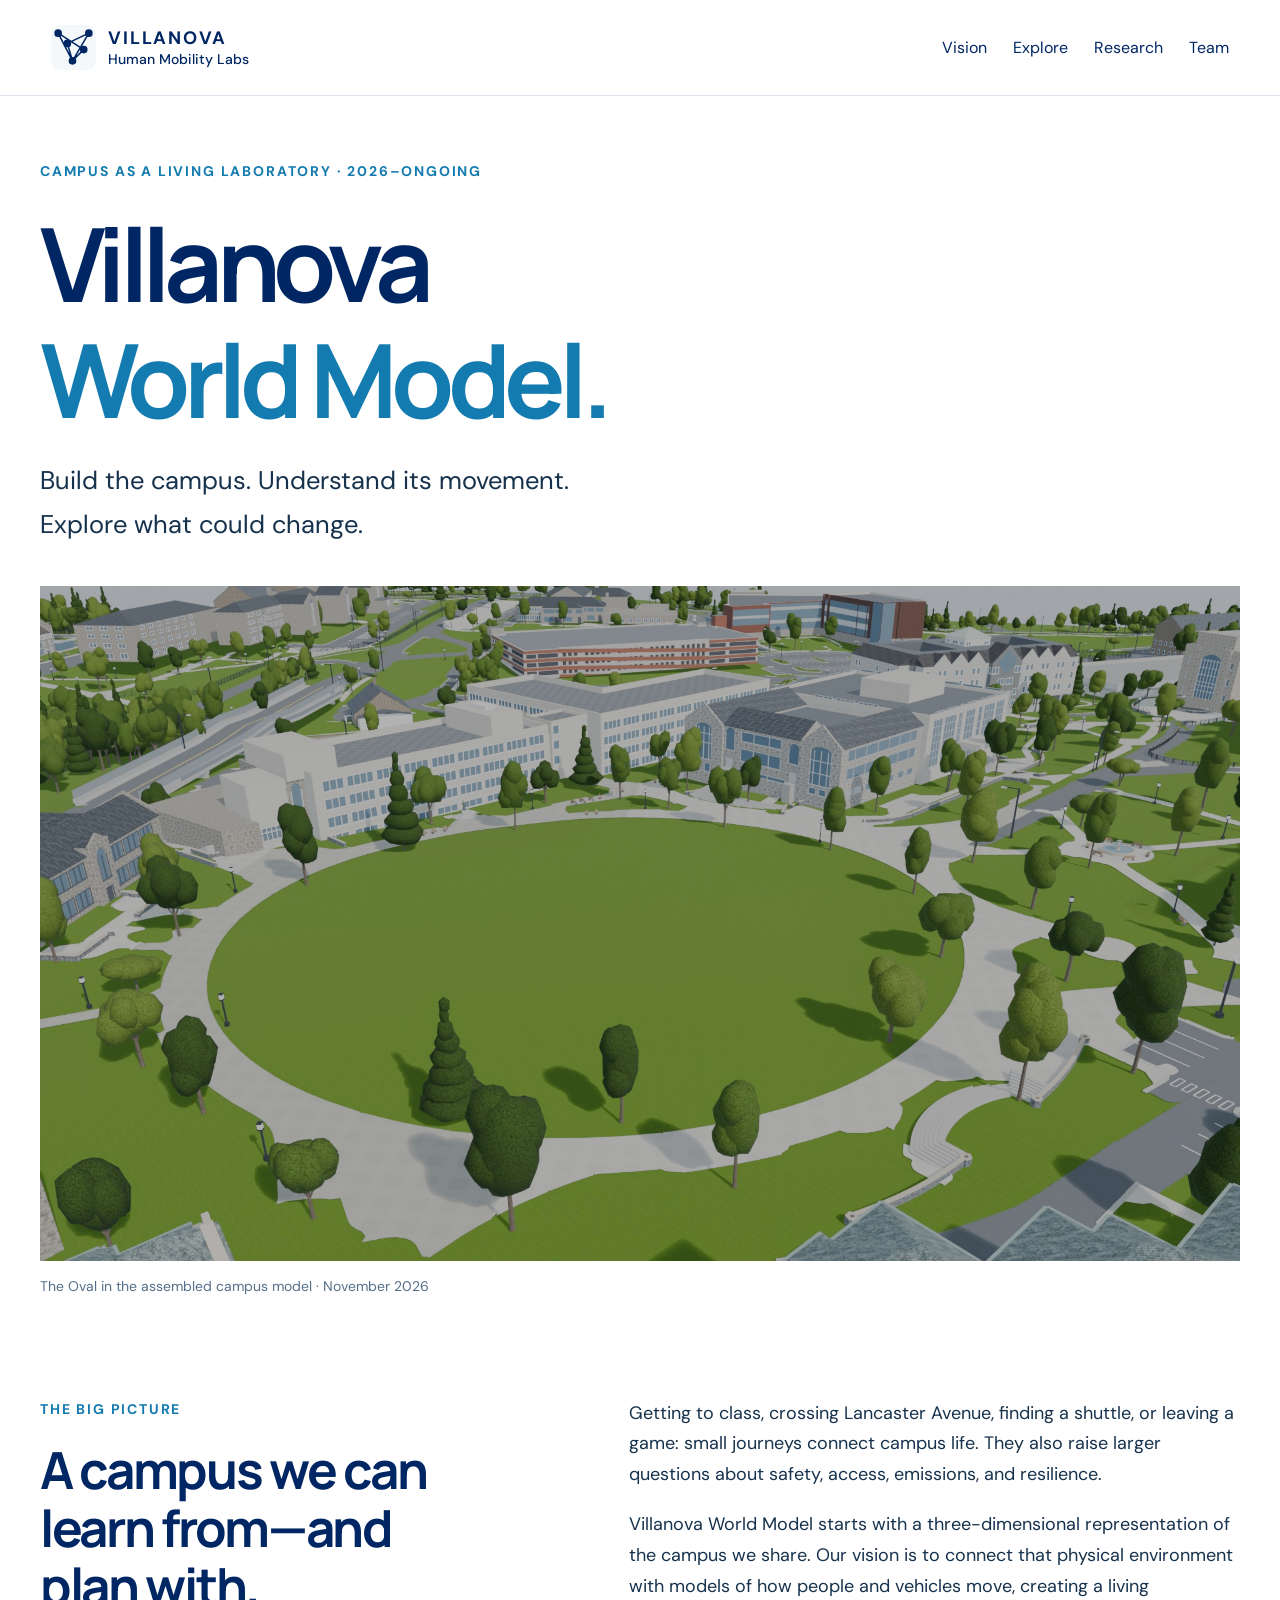
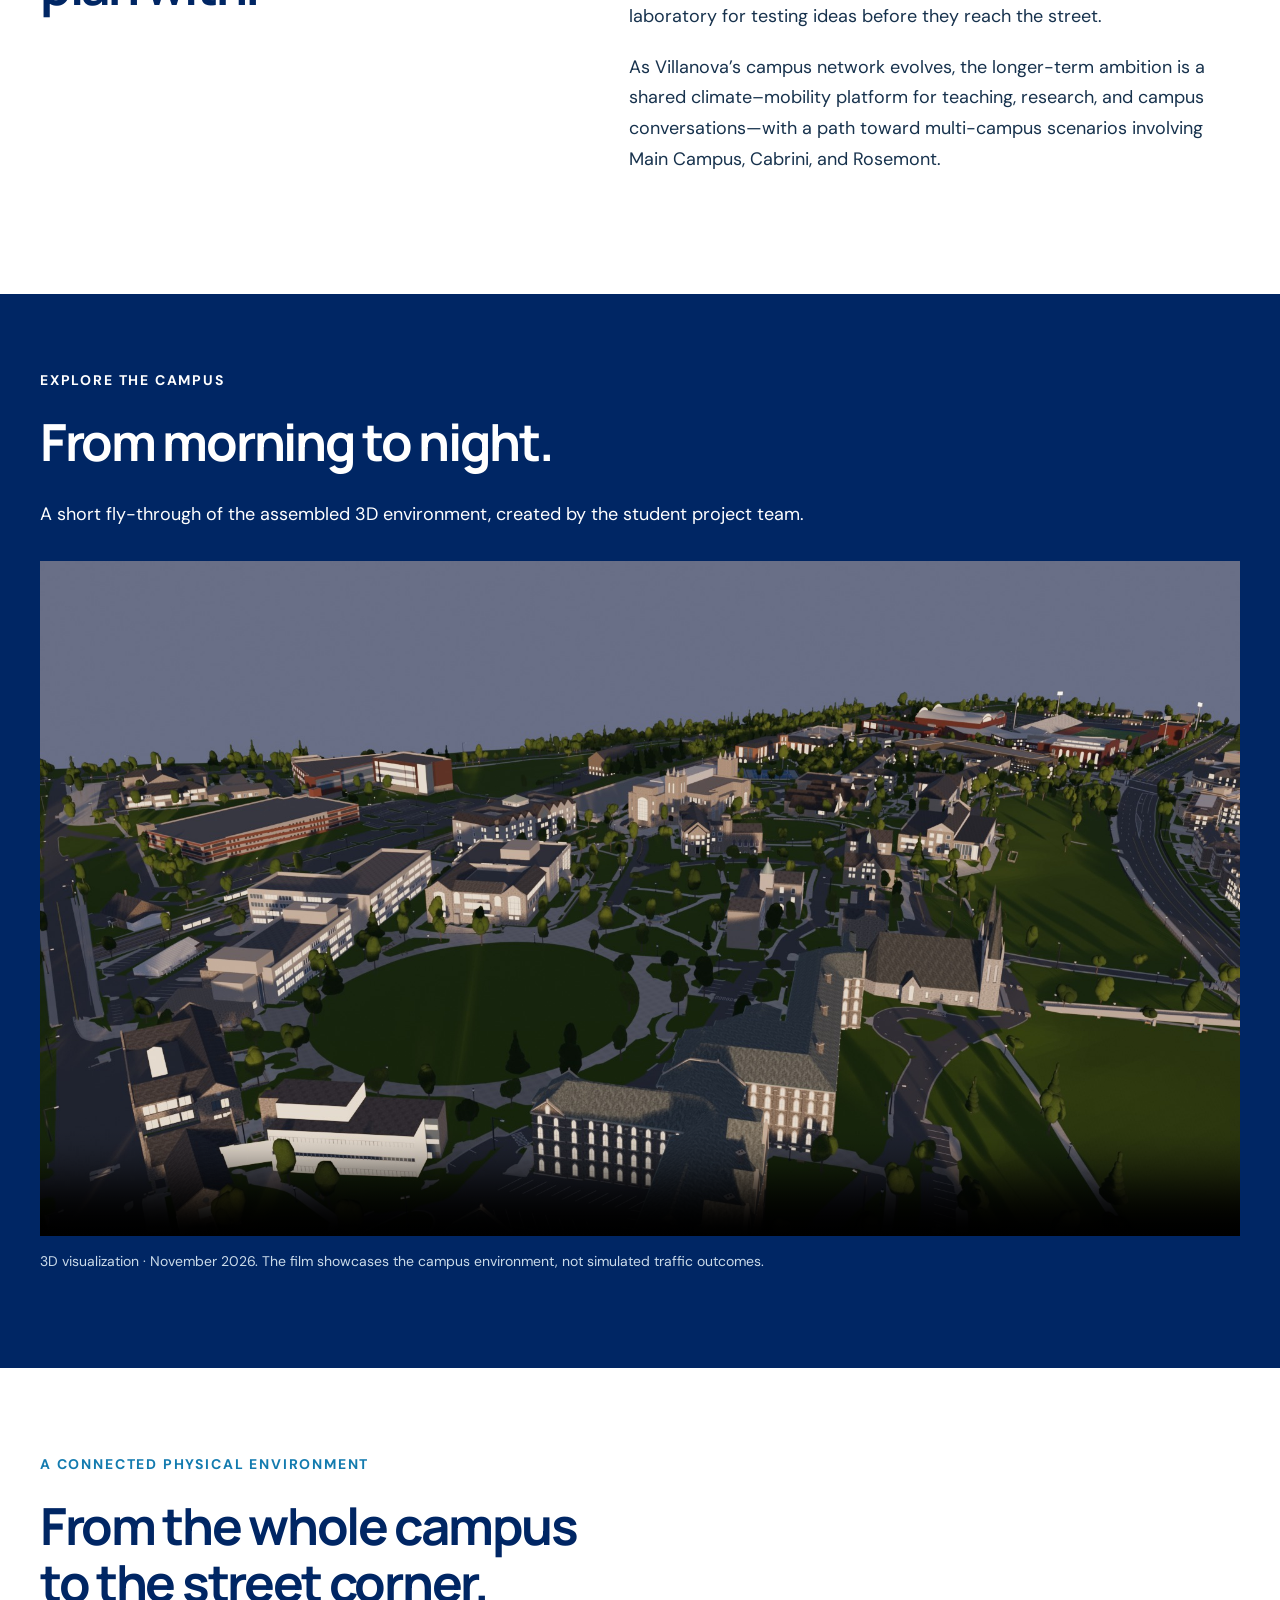
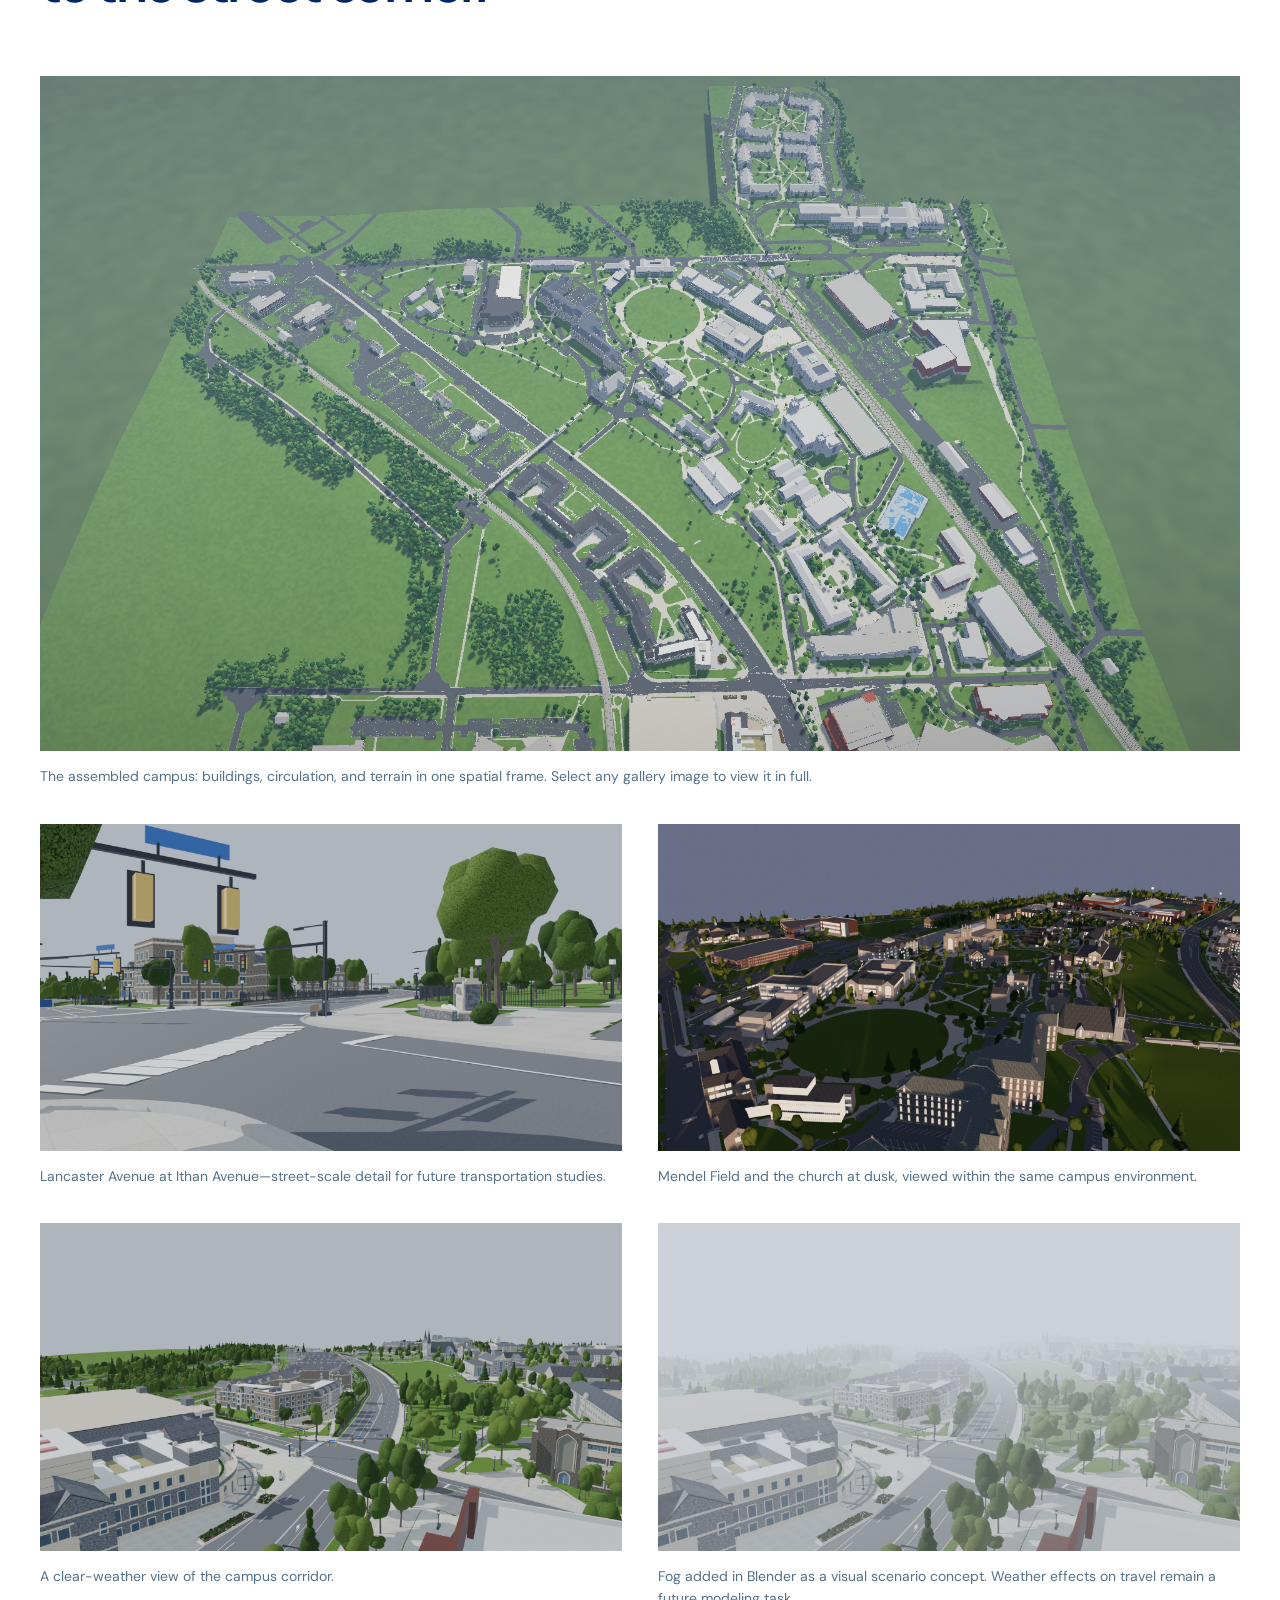
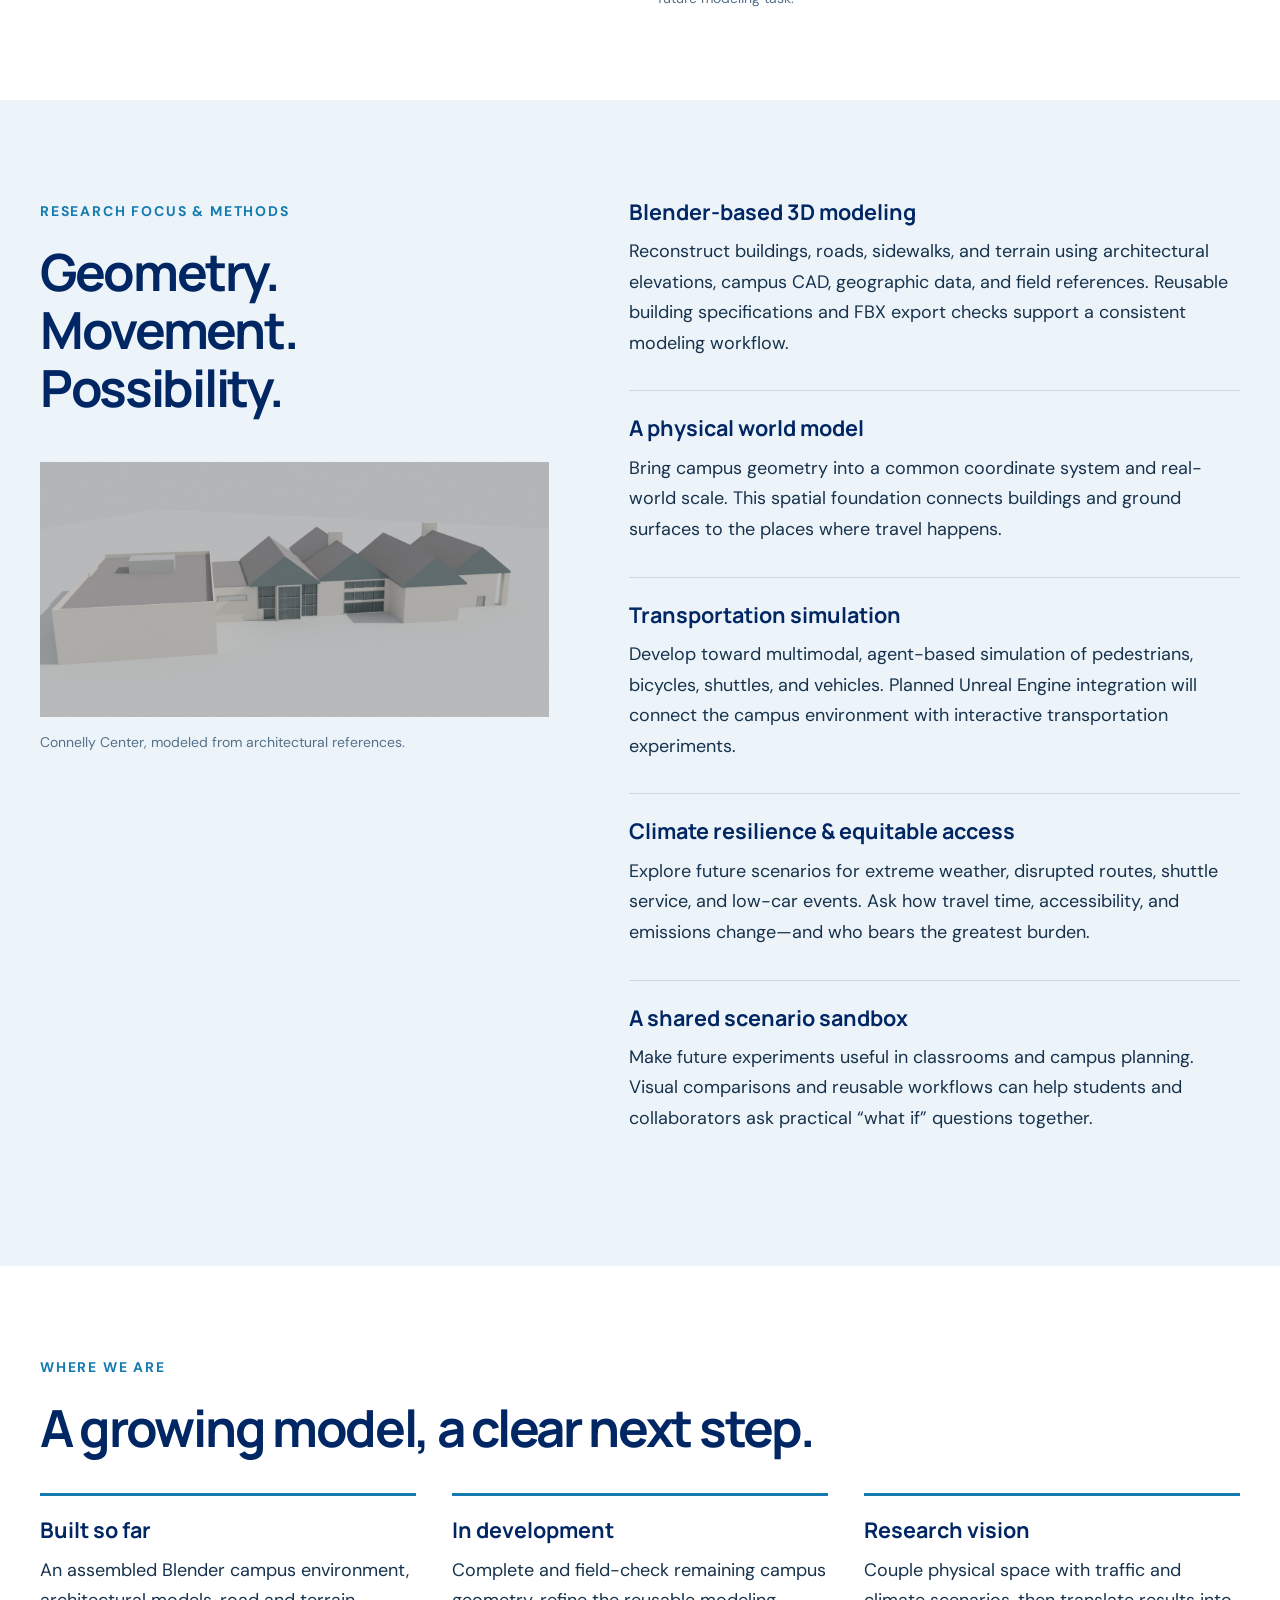
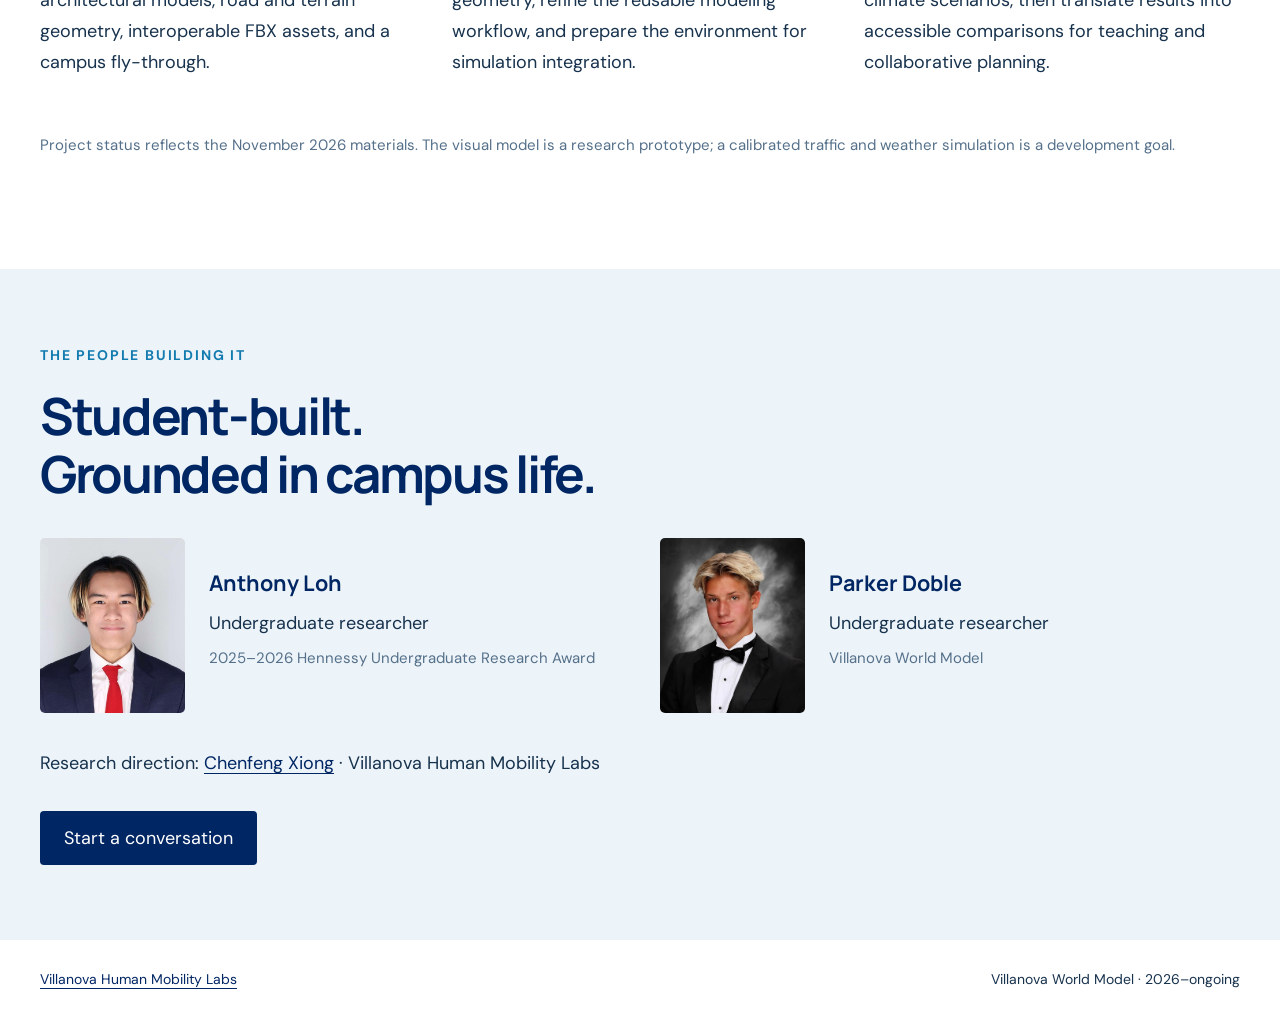
==== world-model/index.html @ 484cff68 "Add Villanova World Model project showcase and campus film" ====
<!doctype html>
<html lang="en"><head><meta charset="utf-8"><meta name="viewport" content="width=device-width,initial-scale=1"><title>Villanova World Model | Human Mobility Labs</title><meta name="description" content="A student-built 3D campus and a vision for a living laboratory for transportation, climate resilience, and campus life. Anthony Loh and Parker Doble, 2026–ongoing."><meta name="theme-color" content="#002664"><link rel="icon" href="../favicon.svg"><link rel="canonical" href="https://villanova-transportation.github.io/world-model/"><link rel="stylesheet" href="world-model.css"></head>
<body><a class="skip" href="#main">Skip to content</a><header><a class="brand" href="../"><img src="../favicon.svg" alt=""><span>VILLANOVA<small>Human Mobility Labs</small></span></a><nav aria-label="Project navigation"><a href="#vision">Vision</a><a href="#gallery">Explore</a><a href="#research">Research</a><a href="#team">Team</a></nav></header>
<main id="main"><section class="hero wrap"><p class="eyebrow">CAMPUS AS A LIVING LABORATORY · 2026–ONGOING</p><h1>Villanova<br><em>World Model.</em></h1><p class="lead">Build the campus. Understand its movement.<br>Explore what could change.</p><figure><img src="assets/oval.png" alt="Blender rendering of the Villanova Oval, surrounding buildings, paths, and trees" fetchpriority="high"><figcaption>The Oval in the assembled campus model · November 2026</figcaption></figure></section>
<section class="wrap split" id="vision"><div><p class="eyebrow">THE BIG PICTURE</p><h2>A campus we can<br>learn from—and<br>plan with.</h2></div><div class="copy"><p>Getting to class, crossing Lancaster Avenue, finding a shuttle, or leaving a game: small journeys connect campus life. They also raise larger questions about safety, access, emissions, and resilience.</p><p>Villanova World Model starts with a three-dimensional representation of the campus we share. Our vision is to connect that physical environment with models of how people and vehicles move, creating a living laboratory for testing ideas before they reach the street.</p><p>As Villanova’s campus network evolves, the longer-term ambition is a shared climate–mobility platform for teaching, research, and campus conversations—with a path toward multi-campus scenarios involving Main Campus, Cabrini, and Rosemont.</p></div></section>
<section class="film-band" id="gallery"><div class="wrap"><p class="eyebrow">EXPLORE THE CAMPUS</p><h2>From morning to night.</h2><p>A short fly-through of the assembled 3D environment, created by the student project team.</p><video controls playsinline preload="none" poster="assets/dusk.jpg" aria-label="Campus model fly-through from morning to night"><source src="assets/campus-film.mp4" type="video/mp4">Your browser does not support video. <a href="assets/campus-film.mp4">Download the campus film</a>.</video><p class="caption">3D visualization · November 2026. The film showcases the campus environment, not simulated traffic outcomes.</p></div></section>
<section class="wrap gallery"><div class="section-heading"><p class="eyebrow">A CONNECTED PHYSICAL ENVIRONMENT</p><h2>From the whole campus<br>to the street corner.</h2></div><figure class="wide"><a href="assets/campus-aerial.jpg"><img loading="lazy" src="assets/campus-aerial.jpg" alt="Aerial rendering showing the assembled campus, buildings, road network, and terrain"></a><figcaption>The assembled campus: buildings, circulation, and terrain in one spatial frame. Select any gallery image to view it in full.</figcaption></figure><figure><a href="assets/street.png"><img loading="lazy" src="assets/street.png" alt="Modeled Lancaster Avenue and Ithan Avenue intersection with crossings, traffic signals, sidewalks, and trees"></a><figcaption>Lancaster Avenue at Ithan Avenue—street-scale detail for future transportation studies.</figcaption></figure><figure><a href="assets/dusk.jpg"><img loading="lazy" src="assets/dusk.jpg" alt="Campus model at dusk with illuminated windows near Mendel Field and the church"></a><figcaption>Mendel Field and the church at dusk, viewed within the same campus environment.</figcaption></figure><figure><a href="assets/corridor.png"><img loading="lazy" src="assets/corridor.png" alt="Clear-weather rendering of the campus transportation corridor"></a><figcaption>A clear-weather view of the campus corridor.</figcaption></figure><figure><a href="assets/fog.jpg"><img loading="lazy" src="assets/fog.jpg" alt="Blender fog visualization of the campus corridor"></a><figcaption>Fog added in Blender as a visual scenario concept. Weather effects on travel remain a future modeling task.</figcaption></figure></section>
<section class="research-band" id="research"><div class="wrap split"><div><p class="eyebrow">RESEARCH FOCUS &amp; METHODS</p><h2>Geometry.<br>Movement.<br>Possibility.</h2><figure class="building"><img loading="lazy" src="assets/connelly.jpg" alt="Blender model of Connelly Center showing its roof geometry and north facade"><figcaption>Connelly Center, modeled from architectural references.</figcaption></figure></div><ul class="focus"><li><h3>Blender-based 3D modeling</h3><p>Reconstruct buildings, roads, sidewalks, and terrain using architectural elevations, campus CAD, geographic data, and field references. Reusable building specifications and FBX export checks support a consistent modeling workflow.</p></li><li><h3>A physical world model</h3><p>Bring campus geometry into a common coordinate system and real-world scale. This spatial foundation connects buildings and ground surfaces to the places where travel happens.</p></li><li><h3>Transportation simulation</h3><p>Develop toward multimodal, agent-based simulation of pedestrians, bicycles, shuttles, and vehicles. Planned Unreal Engine integration will connect the campus environment with interactive transportation experiments.</p></li><li><h3>Climate resilience &amp; equitable access</h3><p>Explore future scenarios for extreme weather, disrupted routes, shuttle service, and low-car events. Ask how travel time, accessibility, and emissions change—and who bears the greatest burden.</p></li><li><h3>A shared scenario sandbox</h3><p>Make future experiments useful in classrooms and campus planning. Visual comparisons and reusable workflows can help students and collaborators ask practical “what if” questions together.</p></li></ul></div></section>
<section class="wrap status"><p class="eyebrow">WHERE WE ARE</p><h2>A growing model, a clear next step.</h2><div class="status-grid"><article><h3>Built so far</h3><p>An assembled Blender campus environment, architectural models, road and terrain geometry, interoperable FBX assets, and a campus fly-through.</p></article><article><h3>In development</h3><p>Complete and field-check remaining campus geometry, refine the reusable modeling workflow, and prepare the environment for simulation integration.</p></article><article><h3>Research vision</h3><p>Couple physical space with traffic and climate scenarios, then translate results into accessible comparisons for teaching and collaborative planning.</p></article></div><p class="note">Project status reflects the November 2026 materials. The visual model is a research prototype; a calibrated traffic and weather simulation is a development goal.</p></section>
<section class="team-band" id="team"><div class="wrap"><p class="eyebrow">THE PEOPLE BUILDING IT</p><h2>Student-built.<br>Grounded in campus life.</h2><div class="team"><article><img src="../assets/anthony-loh.png" alt="Anthony Loh" loading="lazy"><div><h3>Anthony Loh</h3><p>Undergraduate researcher</p><p class="small">2025–2026 Hennessy Undergraduate Research Award</p></div></article><article><img src="../assets/parker-doble.png" alt="Parker Doble" loading="lazy"><div><h3>Parker Doble</h3><p>Undergraduate researcher</p><p class="small">Villanova World Model</p></div></article></div><p>Research direction: <a href="https://cfxiong.github.io/">Chenfeng Xiong</a> · Villanova Human Mobility Labs</p><a class="button" href="mailto:chenfeng.xiong@villanova.edu?subject=Villanova%20World%20Model">Start a conversation</a></div></section></main><footer class="wrap"><a href="../">Villanova Human Mobility Labs</a><span>Villanova World Model · 2026–ongoing</span></footer></body></html>
---- world-model/world-model.css ----
@import url('https://fonts.googleapis.com/css2?family=DM+Sans:wght@400;500;600;700&family=Manrope:wght@400;600;700;800&display=swap');
:root{--navy:#002664;--blue:#137baf;--ink:#17324d;--muted:#55708a;--pale:#edf4f9}*{box-sizing:border-box}html{scroll-behavior:smooth;scroll-padding-top:30px}body{margin:0;color:var(--ink);font:18px/1.7 'DM Sans',sans-serif}a{color:var(--navy);text-underline-offset:4px}a:focus-visible{outline:3px solid #13b5ea;outline-offset:5px}img{display:block;max-width:100%;height:auto}figure{margin:0}h1,h2,h3{font-family:Manrope,sans-serif;line-height:1.13;color:var(--navy)}h1{font-size:clamp(3.5rem,8vw,7.5rem);letter-spacing:-.065em;margin:22px 0}h2{font-size:clamp(2rem,4vw,3.5rem);letter-spacing:-.045em;margin:12px 0 28px}h3{font-size:1.35rem;margin:0 0 12px}em{font-style:normal;color:var(--blue)}p{margin:0 0 20px}.wrap{width:min(1200px,calc(100% - 64px));margin:auto}header{padding:25px 4%;display:flex;justify-content:space-between;align-items:center;border-bottom:1px solid #dce5ed;gap:30px}.brand{display:flex;align-items:center;gap:12px;text-decoration:none;font-weight:700;line-height:1.3;letter-spacing:.1em}.brand img{width:45px}.brand small{display:block;font-size:14px;font-weight:500;letter-spacing:0}nav{display:flex;gap:26px;font-size:16px}nav a{text-decoration:none}.eyebrow{font-size:14px;letter-spacing:.13em;font-weight:700;color:var(--blue)}.hero{padding:64px 0 0}.lead{font-size:clamp(1.2rem,2.5vw,1.6rem);margin-bottom:40px}.hero figure img{width:100%}figcaption,.caption{font-size:14px;line-height:1.6;color:var(--muted);padding:14px 0 0}.split{display:grid;grid-template-columns:1fr 1.2fr;gap:80px;padding-top:100px;padding-bottom:100px}.film-band{background:var(--navy);color:white;padding:75px 0}.film-band h2,.film-band .eyebrow{color:white}.film-band .caption{color:#c9dae9}video{display:block;width:100%;margin-top:32px;background:#071727;aspect-ratio:16/9}.gallery{display:grid;grid-template-columns:1fr 1fr;gap:36px;padding-top:85px;padding-bottom:90px}.section-heading,.wide{grid-column:1/-1}.gallery img{width:100%}.research-band{background:var(--pale)}.focus{list-style:none;margin:0;padding:0}.focus li{border-bottom:1px solid #cad9e6;margin-bottom:25px;padding-bottom:12px}.focus li:last-child{border:0;margin:0}.building{margin-top:45px}.building img{width:100%}.status{padding-top:90px;padding-bottom:90px}.status-grid{display:grid;grid-template-columns:repeat(3,1fr);gap:36px;margin:36px 0}.status-grid article{border-top:3px solid #137baf;padding-top:22px}.note{font-size:15px;color:var(--muted)}.team-band{background:var(--pale);padding:75px 0}.team{display:grid;grid-template-columns:1fr 1fr;gap:40px;margin:35px 0}.team article{display:flex;align-items:center;gap:24px}.team img{width:145px;height:175px;object-fit:cover;object-position:center 35%;border-radius:5px}.team p{margin-bottom:8px}.small{font-size:15px;color:var(--muted)}.button{display:inline-block;background:var(--navy);color:white;padding:12px 24px;margin-top:12px;text-decoration:none;border-radius:4px}footer{display:flex;justify-content:space-between;gap:24px;padding:28px 0;font-size:14px}.skip{position:absolute;left:15px;top:-100px;background:white;padding:15px}.skip:focus{top:10px}
@media(max-width:750px){.wrap{width:calc(100% - 36px)}header{flex-wrap:wrap;padding:18px}nav{gap:22px;font-size:15px}.hero{padding-top:40px}.split{grid-template-columns:1fr;gap:28px;padding-top:60px;padding-bottom:60px}.gallery{gap:28px;grid-template-columns:1fr;padding-top:55px;padding-bottom:55px}.status-grid,.team{grid-template-columns:1fr;gap:28px}.team img{width:120px;height:150px}.film-band,.team-band{padding:50px 0}.status{padding-top:55px;padding-bottom:55px}footer{flex-direction:column;gap:8px}.building{max-width:450px}}
@media(prefers-reduced-motion:reduce){html{scroll-behavior:auto}}
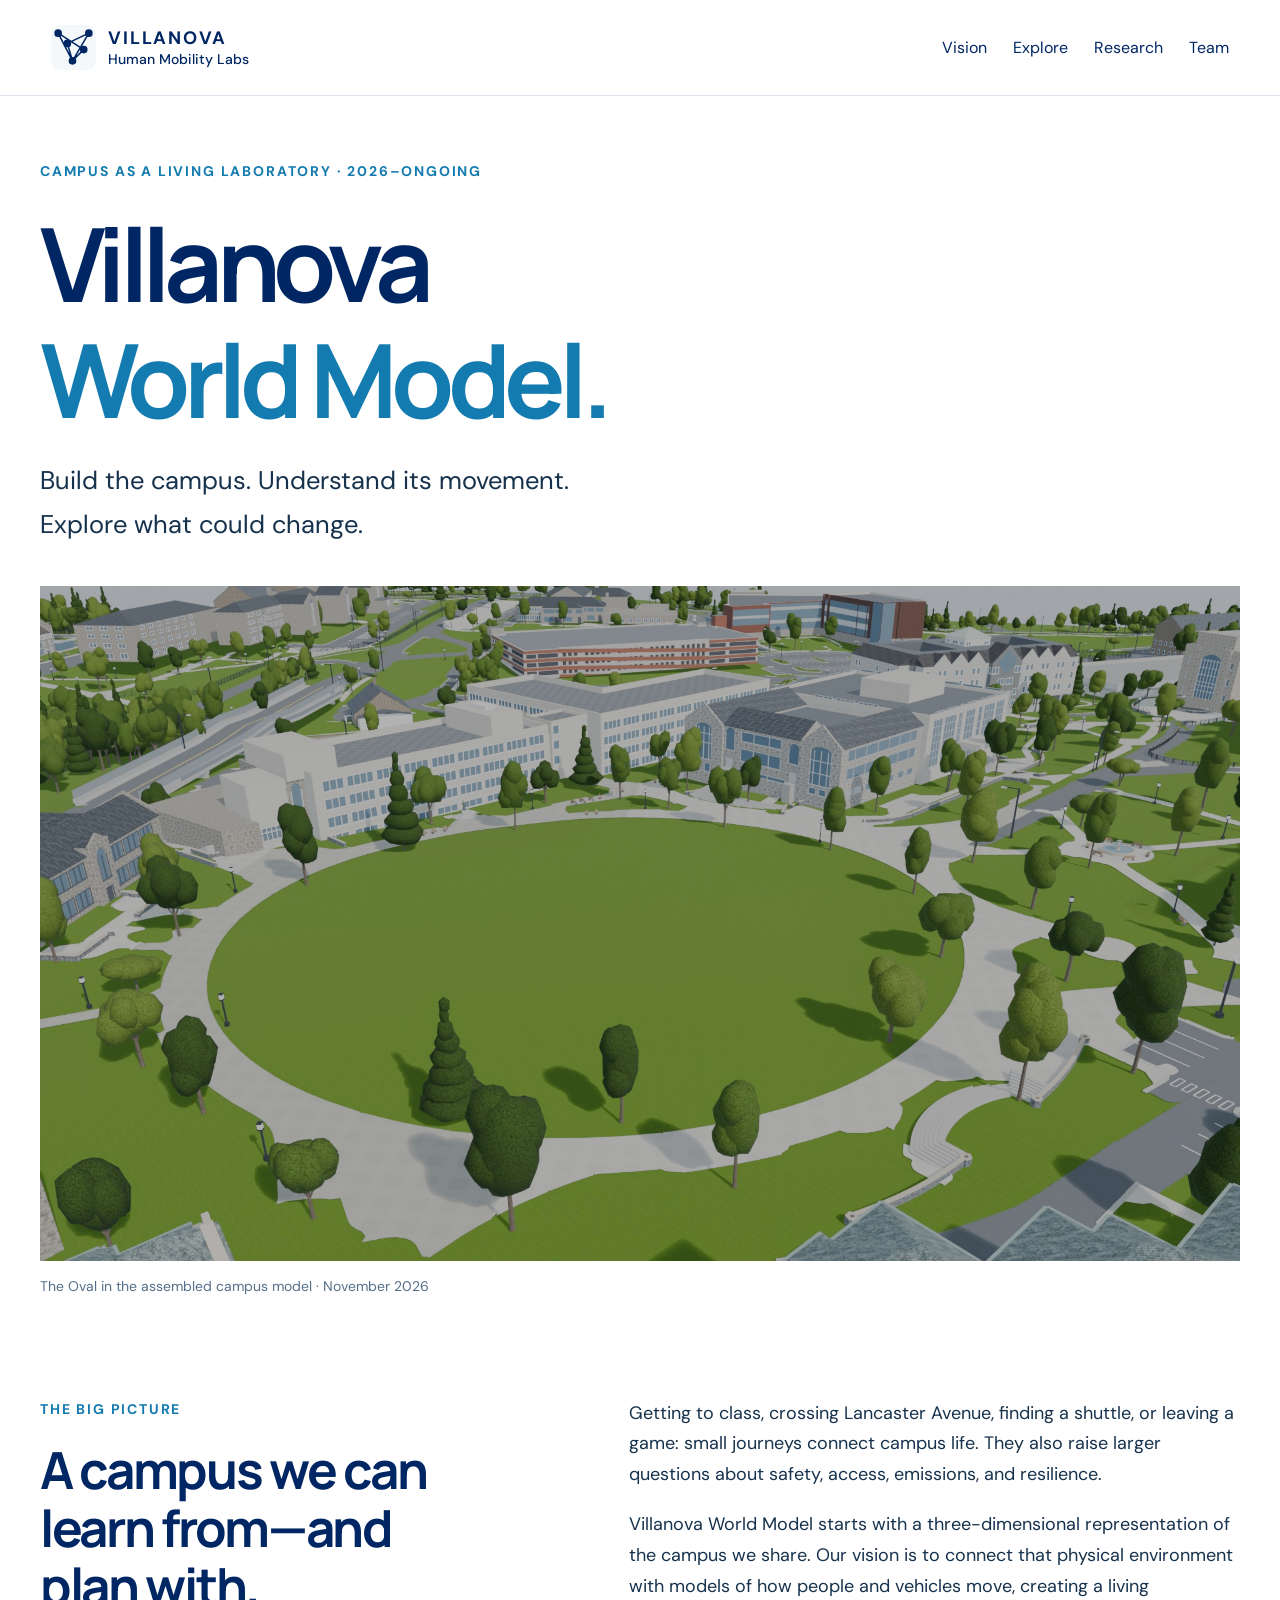
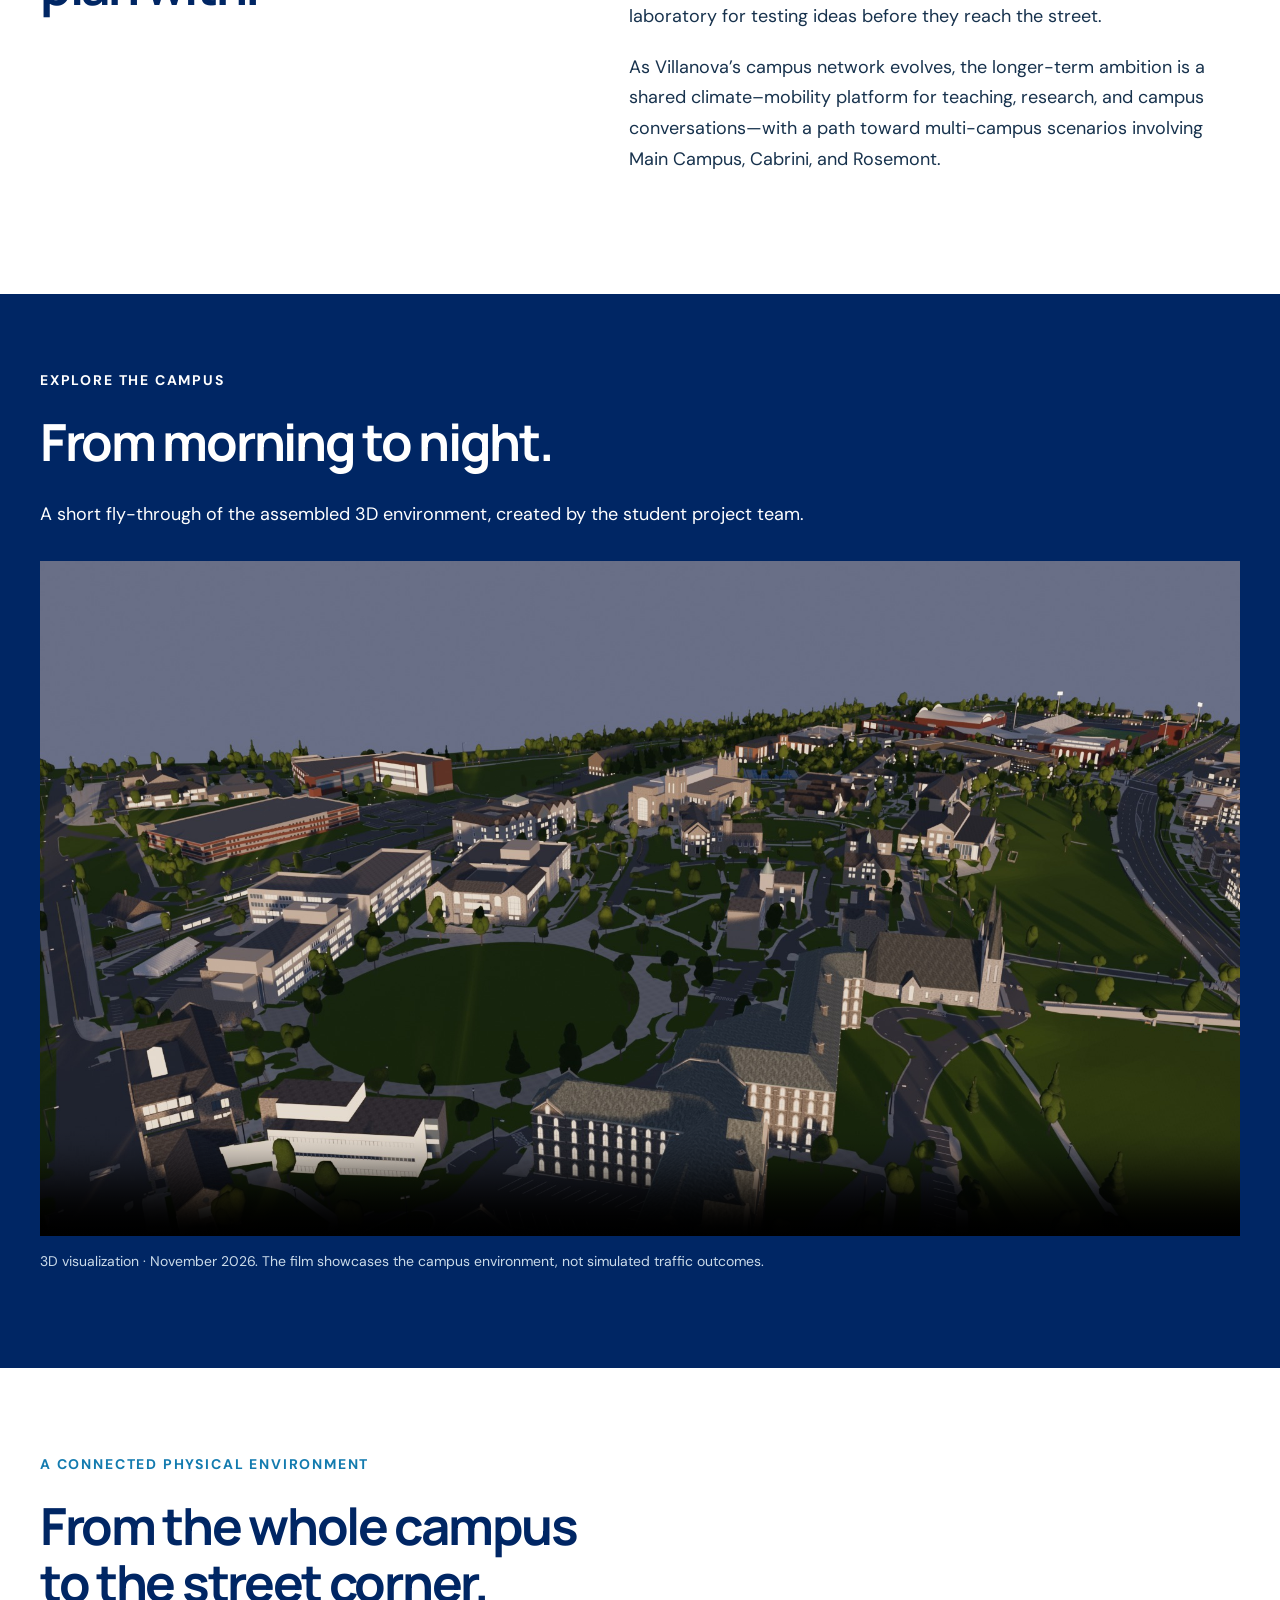
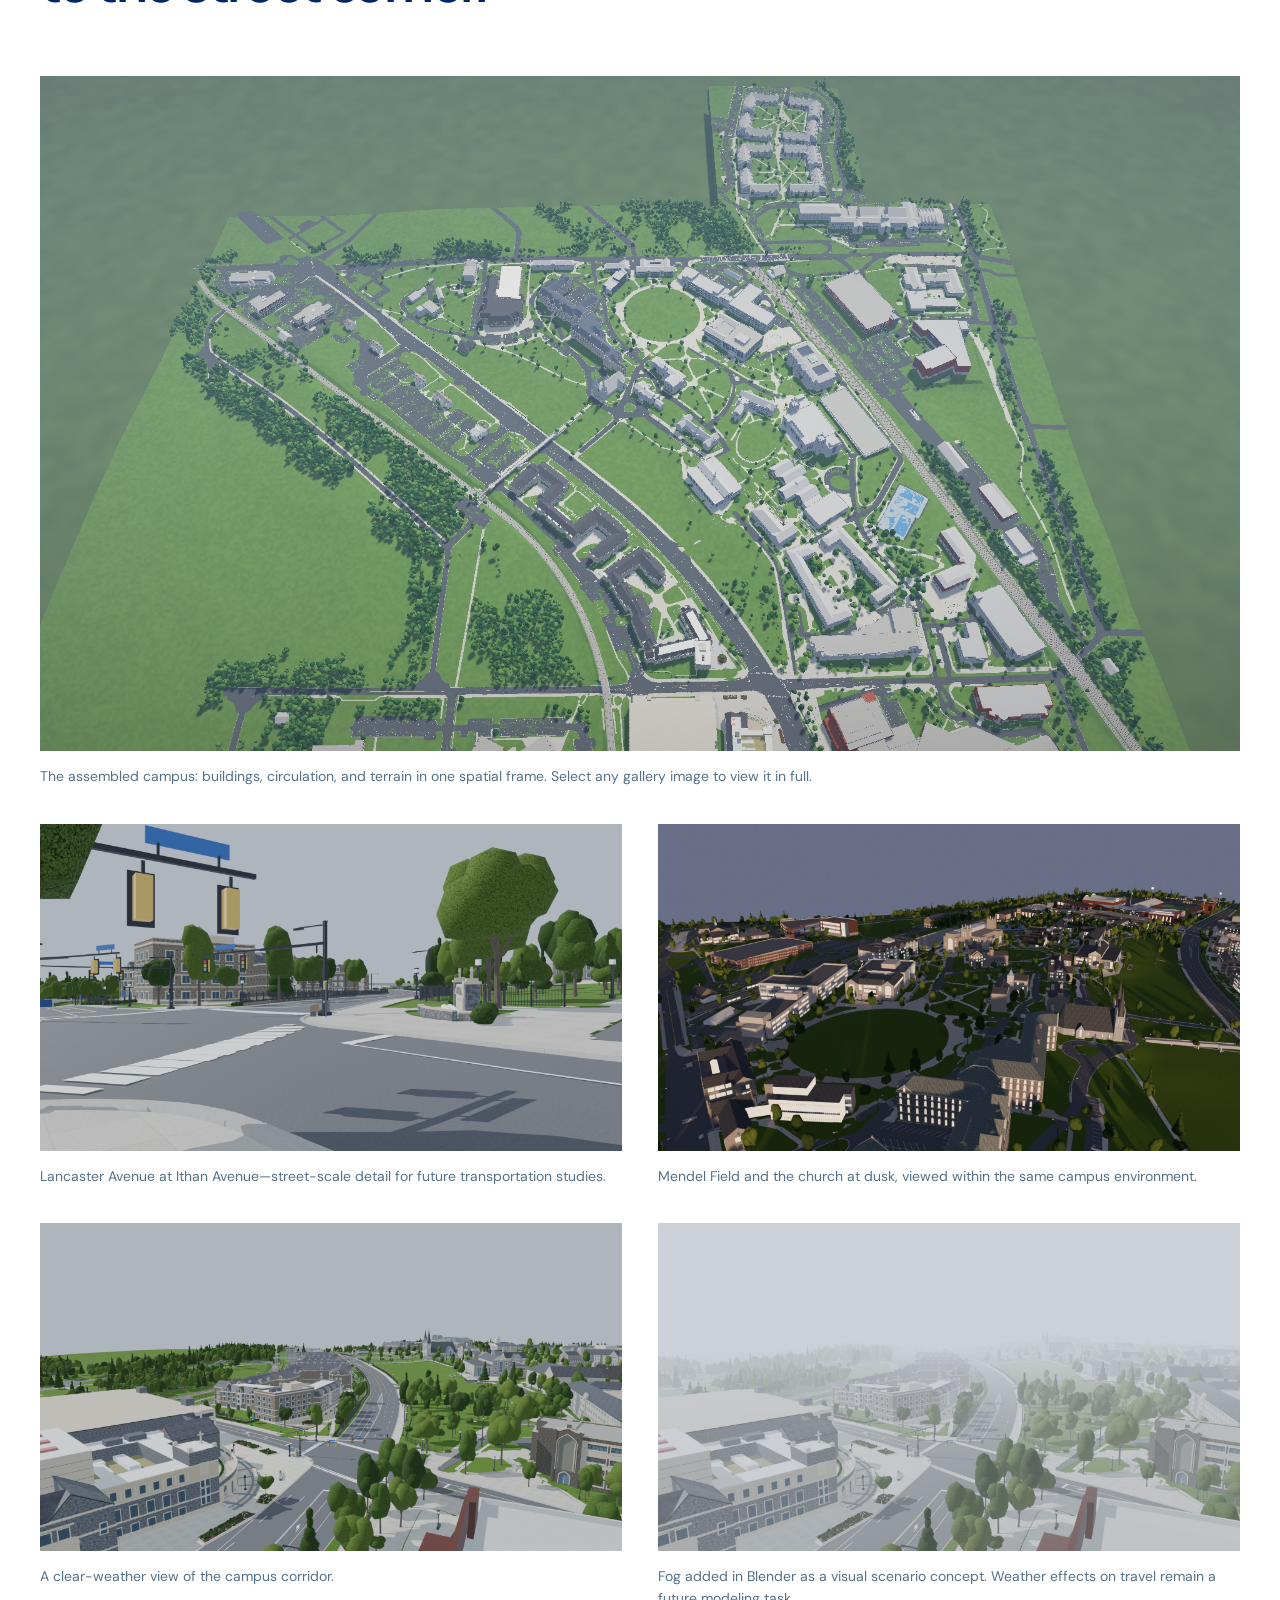
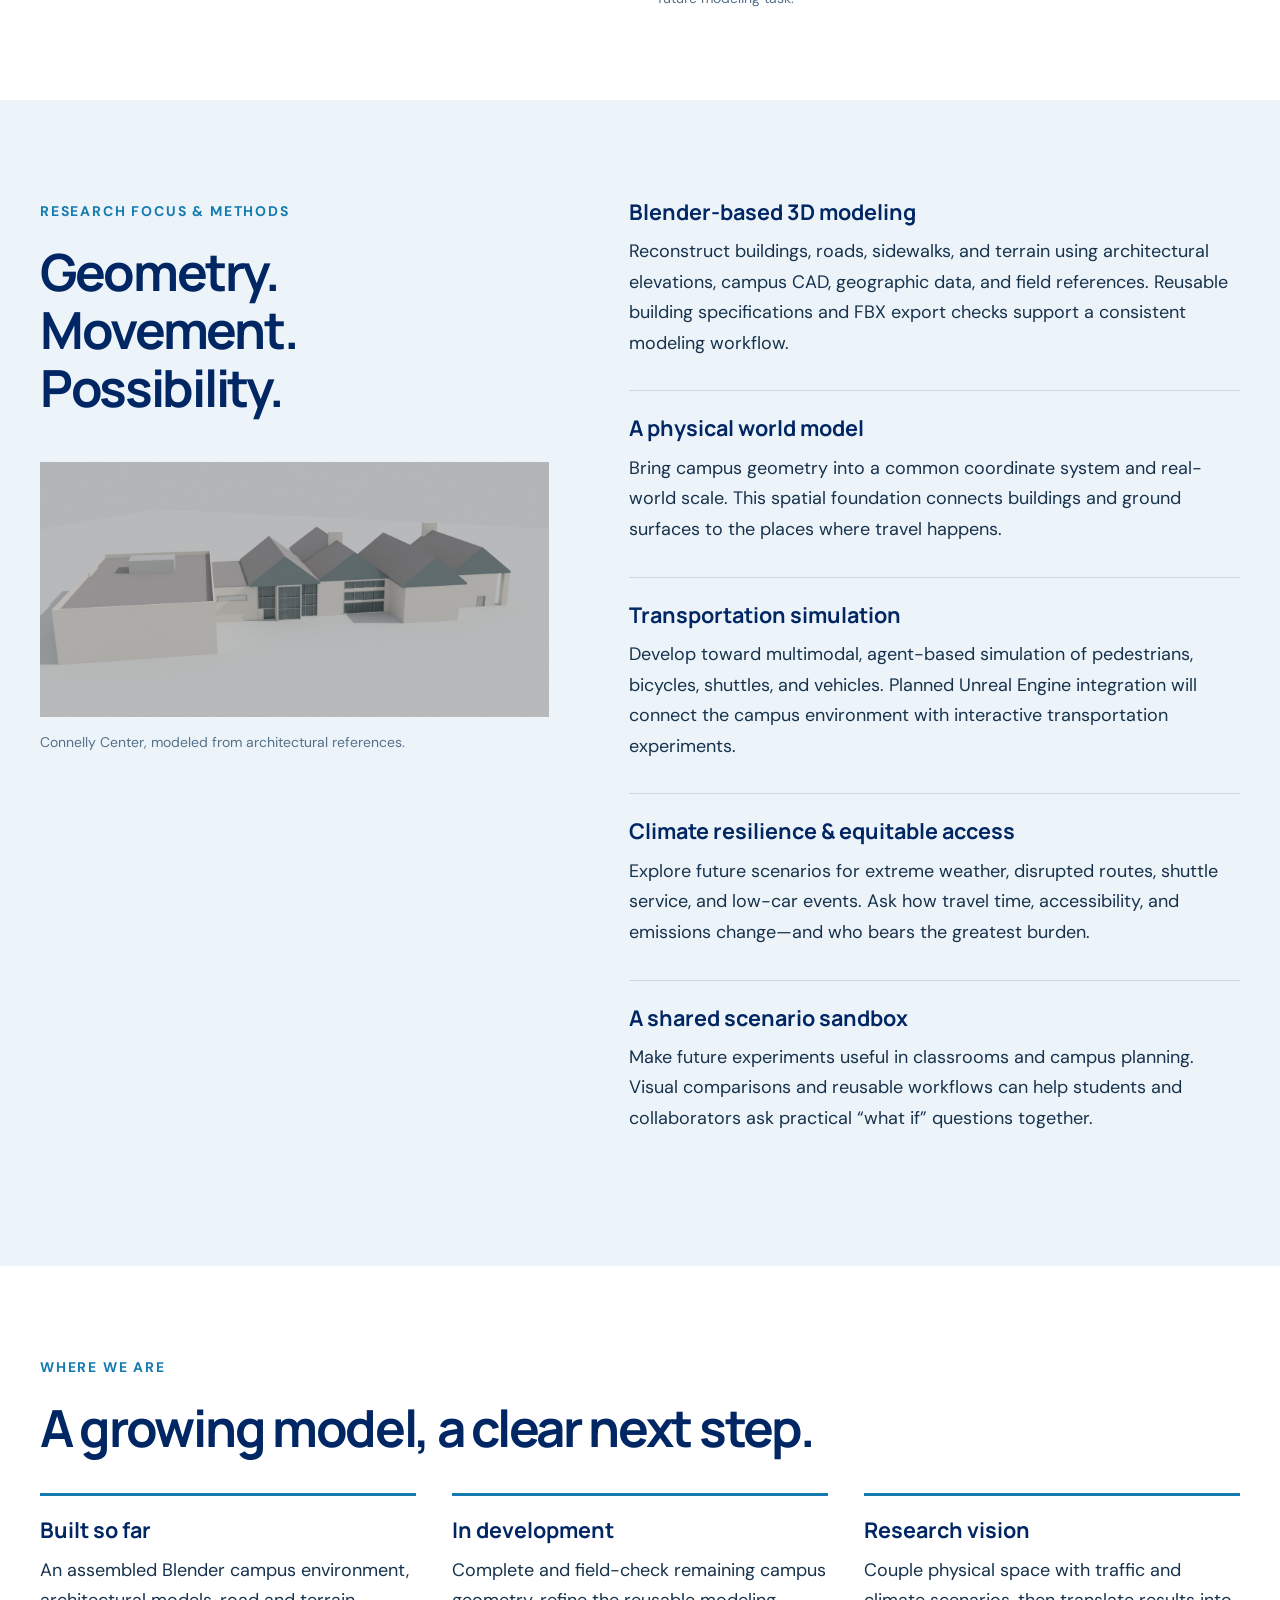
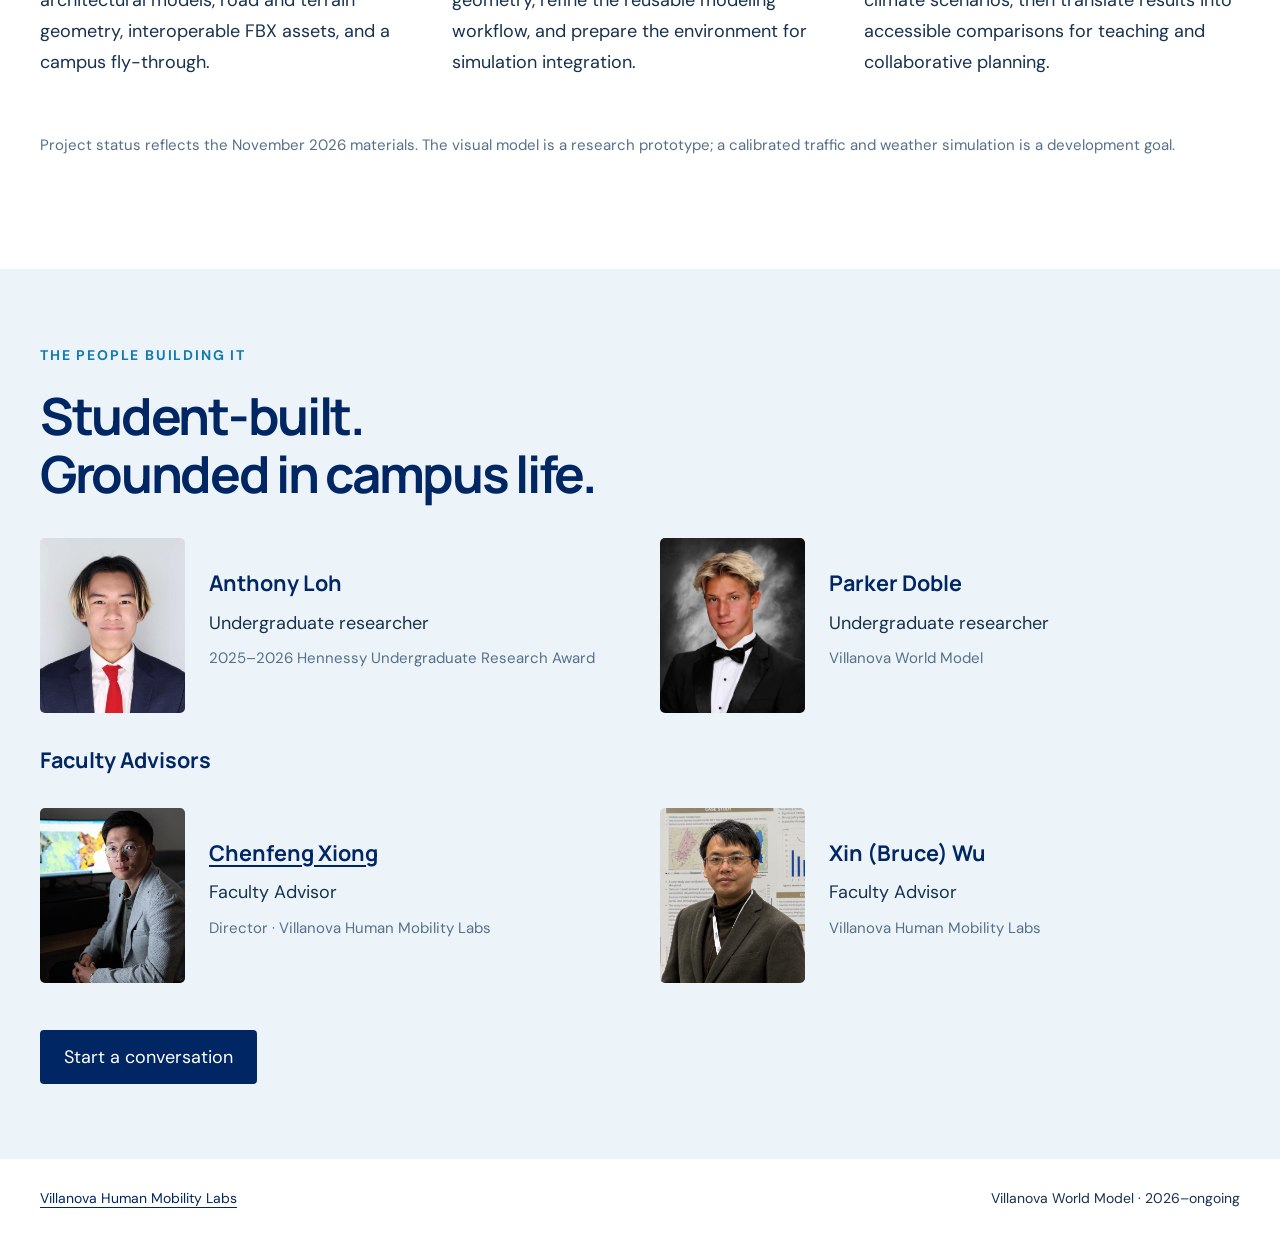
==== commit 50638391: "Add World Model faculty advisor portraits" ====
--- a/world-model/index.html
+++ b/world-model/index.html
@@ -7,4 +7,4 @@
 <section class="wrap gallery"><div class="section-heading"><p class="eyebrow">A CONNECTED PHYSICAL ENVIRONMENT</p><h2>From the whole campus<br>to the street corner.</h2></div><figure class="wide"><a href="assets/campus-aerial.jpg"><img loading="lazy" src="assets/campus-aerial.jpg" alt="Aerial rendering showing the assembled campus, buildings, road network, and terrain"></a><figcaption>The assembled campus: buildings, circulation, and terrain in one spatial frame. Select any gallery image to view it in full.</figcaption></figure><figure><a href="assets/street.png"><img loading="lazy" src="assets/street.png" alt="Modeled Lancaster Avenue and Ithan Avenue intersection with crossings, traffic signals, sidewalks, and trees"></a><figcaption>Lancaster Avenue at Ithan Avenue—street-scale detail for future transportation studies.</figcaption></figure><figure><a href="assets/dusk.jpg"><img loading="lazy" src="assets/dusk.jpg" alt="Campus model at dusk with illuminated windows near Mendel Field and the church"></a><figcaption>Mendel Field and the church at dusk, viewed within the same campus environment.</figcaption></figure><figure><a href="assets/corridor.png"><img loading="lazy" src="assets/corridor.png" alt="Clear-weather rendering of the campus transportation corridor"></a><figcaption>A clear-weather view of the campus corridor.</figcaption></figure><figure><a href="assets/fog.jpg"><img loading="lazy" src="assets/fog.jpg" alt="Blender fog visualization of the campus corridor"></a><figcaption>Fog added in Blender as a visual scenario concept. Weather effects on travel remain a future modeling task.</figcaption></figure></section>
 <section class="research-band" id="research"><div class="wrap split"><div><p class="eyebrow">RESEARCH FOCUS &amp; METHODS</p><h2>Geometry.<br>Movement.<br>Possibility.</h2><figure class="building"><img loading="lazy" src="assets/connelly.jpg" alt="Blender model of Connelly Center showing its roof geometry and north facade"><figcaption>Connelly Center, modeled from architectural references.</figcaption></figure></div><ul class="focus"><li><h3>Blender-based 3D modeling</h3><p>Reconstruct buildings, roads, sidewalks, and terrain using architectural elevations, campus CAD, geographic data, and field references. Reusable building specifications and FBX export checks support a consistent modeling workflow.</p></li><li><h3>A physical world model</h3><p>Bring campus geometry into a common coordinate system and real-world scale. This spatial foundation connects buildings and ground surfaces to the places where travel happens.</p></li><li><h3>Transportation simulation</h3><p>Develop toward multimodal, agent-based simulation of pedestrians, bicycles, shuttles, and vehicles. Planned Unreal Engine integration will connect the campus environment with interactive transportation experiments.</p></li><li><h3>Climate resilience &amp; equitable access</h3><p>Explore future scenarios for extreme weather, disrupted routes, shuttle service, and low-car events. Ask how travel time, accessibility, and emissions change—and who bears the greatest burden.</p></li><li><h3>A shared scenario sandbox</h3><p>Make future experiments useful in classrooms and campus planning. Visual comparisons and reusable workflows can help students and collaborators ask practical “what if” questions together.</p></li></ul></div></section>
 <section class="wrap status"><p class="eyebrow">WHERE WE ARE</p><h2>A growing model, a clear next step.</h2><div class="status-grid"><article><h3>Built so far</h3><p>An assembled Blender campus environment, architectural models, road and terrain geometry, interoperable FBX assets, and a campus fly-through.</p></article><article><h3>In development</h3><p>Complete and field-check remaining campus geometry, refine the reusable modeling workflow, and prepare the environment for simulation integration.</p></article><article><h3>Research vision</h3><p>Couple physical space with traffic and climate scenarios, then translate results into accessible comparisons for teaching and collaborative planning.</p></article></div><p class="note">Project status reflects the November 2026 materials. The visual model is a research prototype; a calibrated traffic and weather simulation is a development goal.</p></section>
-<section class="team-band" id="team"><div class="wrap"><p class="eyebrow">THE PEOPLE BUILDING IT</p><h2>Student-built.<br>Grounded in campus life.</h2><div class="team"><article><img src="../assets/anthony-loh.png" alt="Anthony Loh" loading="lazy"><div><h3>Anthony Loh</h3><p>Undergraduate researcher</p><p class="small">2025–2026 Hennessy Undergraduate Research Award</p></div></article><article><img src="../assets/parker-doble.png" alt="Parker Doble" loading="lazy"><div><h3>Parker Doble</h3><p>Undergraduate researcher</p><p class="small">Villanova World Model</p></div></article></div><p>Research direction: <a href="https://cfxiong.github.io/">Chenfeng Xiong</a> · Villanova Human Mobility Labs</p><a class="button" href="mailto:chenfeng.xiong@villanova.edu?subject=Villanova%20World%20Model">Start a conversation</a></div></section></main><footer class="wrap"><a href="../">Villanova Human Mobility Labs</a><span>Villanova World Model · 2026–ongoing</span></footer></body></html>
+<section class="team-band" id="team"><div class="wrap"><p class="eyebrow">THE PEOPLE BUILDING IT</p><h2>Student-built.<br>Grounded in campus life.</h2><div class="team"><article><img src="../assets/anthony-loh.png" alt="Anthony Loh" loading="lazy"><div><h3>Anthony Loh</h3><p>Undergraduate researcher</p><p class="small">2025–2026 Hennessy Undergraduate Research Award</p></div></article><article><img src="../assets/parker-doble.png" alt="Parker Doble" loading="lazy"><div><h3>Parker Doble</h3><p>Undergraduate researcher</p><p class="small">Villanova World Model</p></div></article></div><h3>Faculty Advisors</h3><div class="team"><article><img src="../assets/chenfeng-xiong.jpeg" alt="Chenfeng Xiong" loading="lazy"><div><h3><a href="https://cfxiong.github.io/">Chenfeng Xiong</a></h3><p>Faculty Advisor</p><p class="small">Director · Villanova Human Mobility Labs</p></div></article><article><img src="../assets/xin-wu.webp" alt="Xin (Bruce) Wu" loading="lazy"><div><h3>Xin (Bruce) Wu</h3><p>Faculty Advisor</p><p class="small">Villanova Human Mobility Labs</p></div></article></div><a class="button" href="mailto:chenfeng.xiong@villanova.edu?subject=Villanova%20World%20Model">Start a conversation</a></div></section></main><footer class="wrap"><a href="../">Villanova Human Mobility Labs</a><span>Villanova World Model · 2026–ongoing</span></footer></body></html>
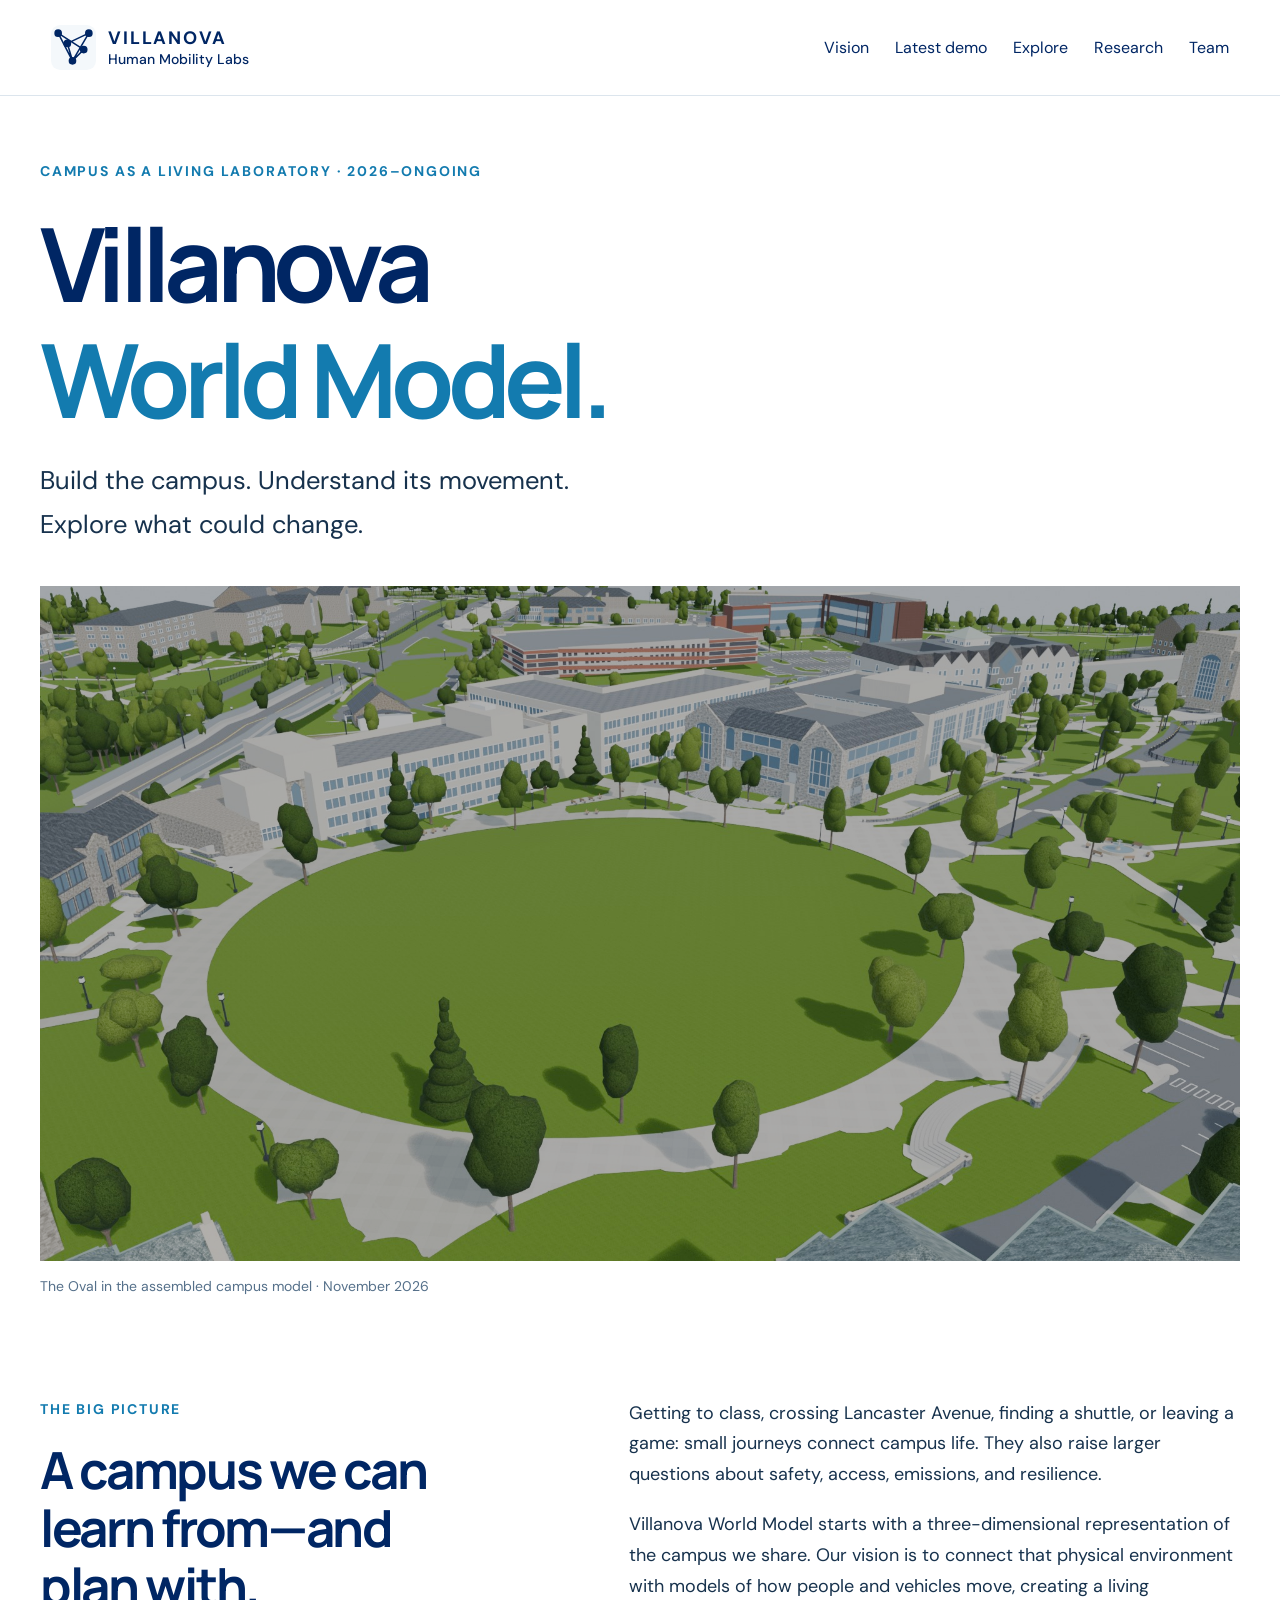
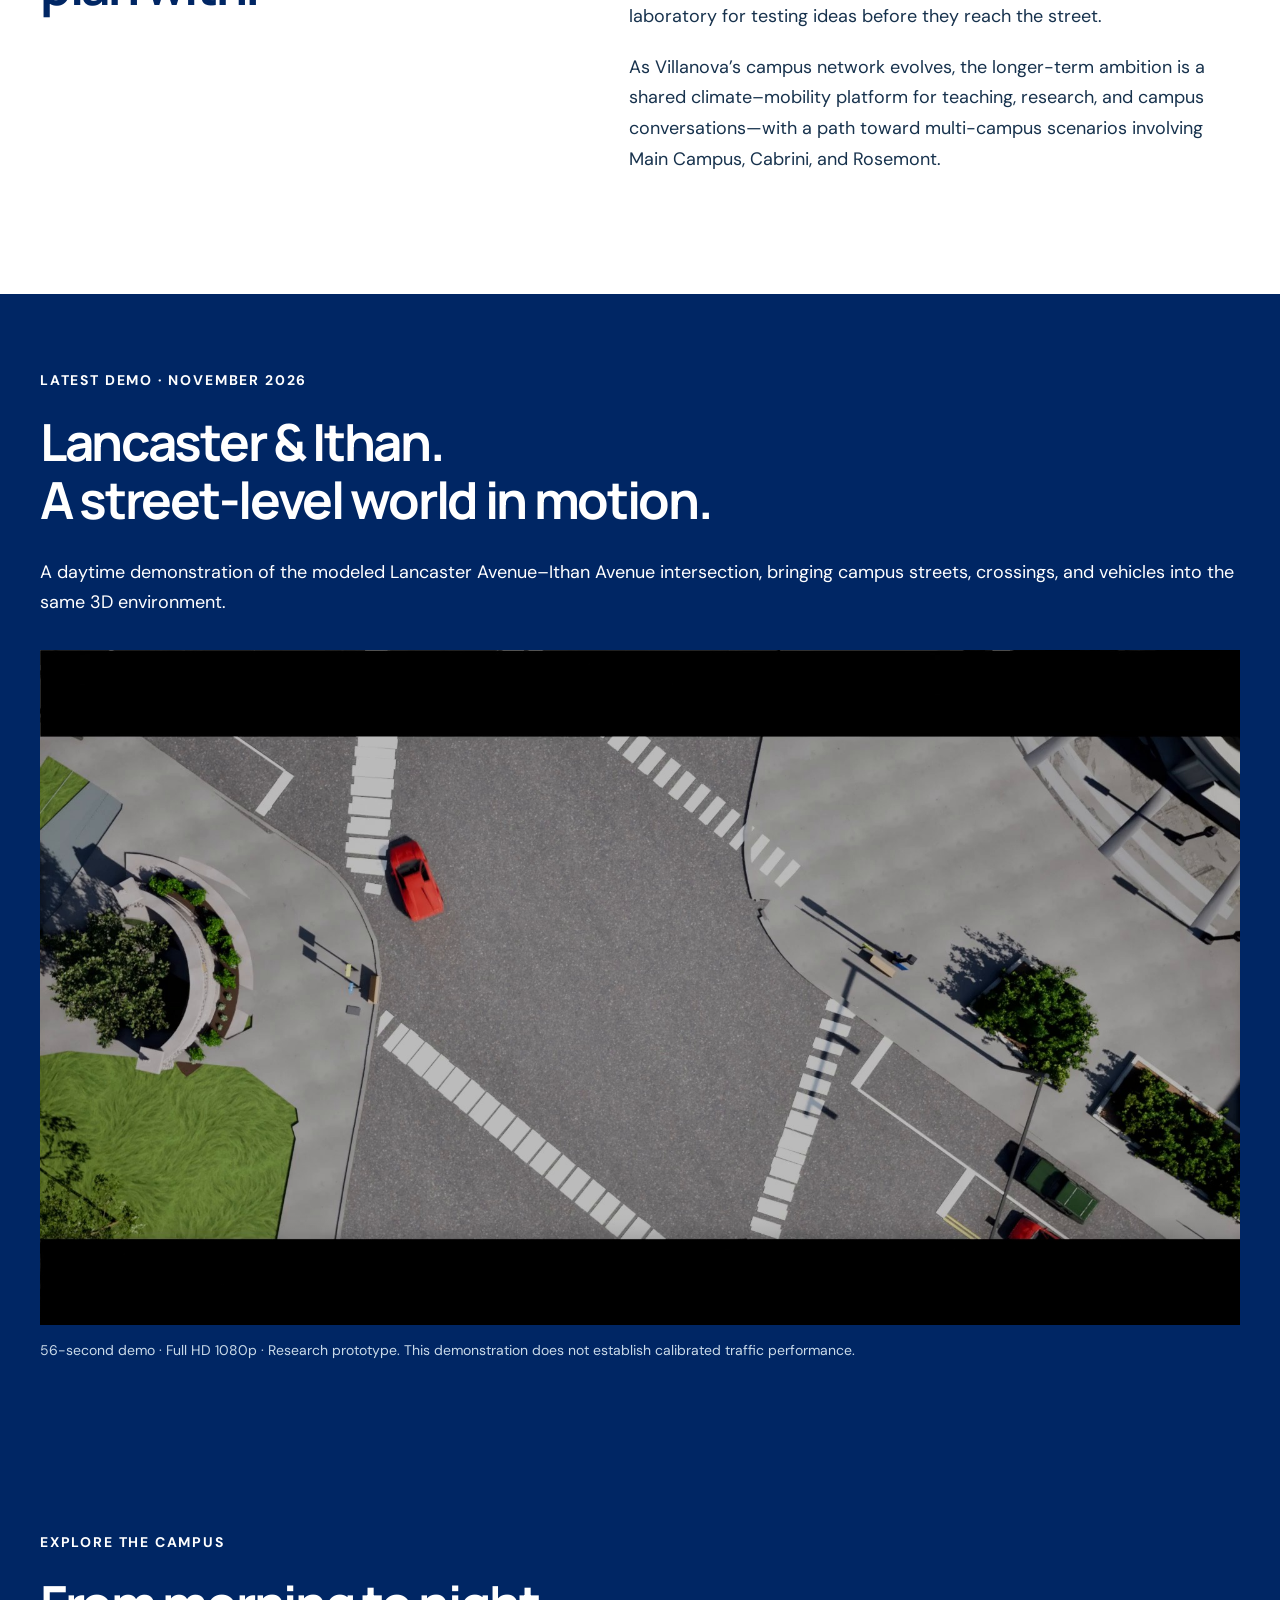
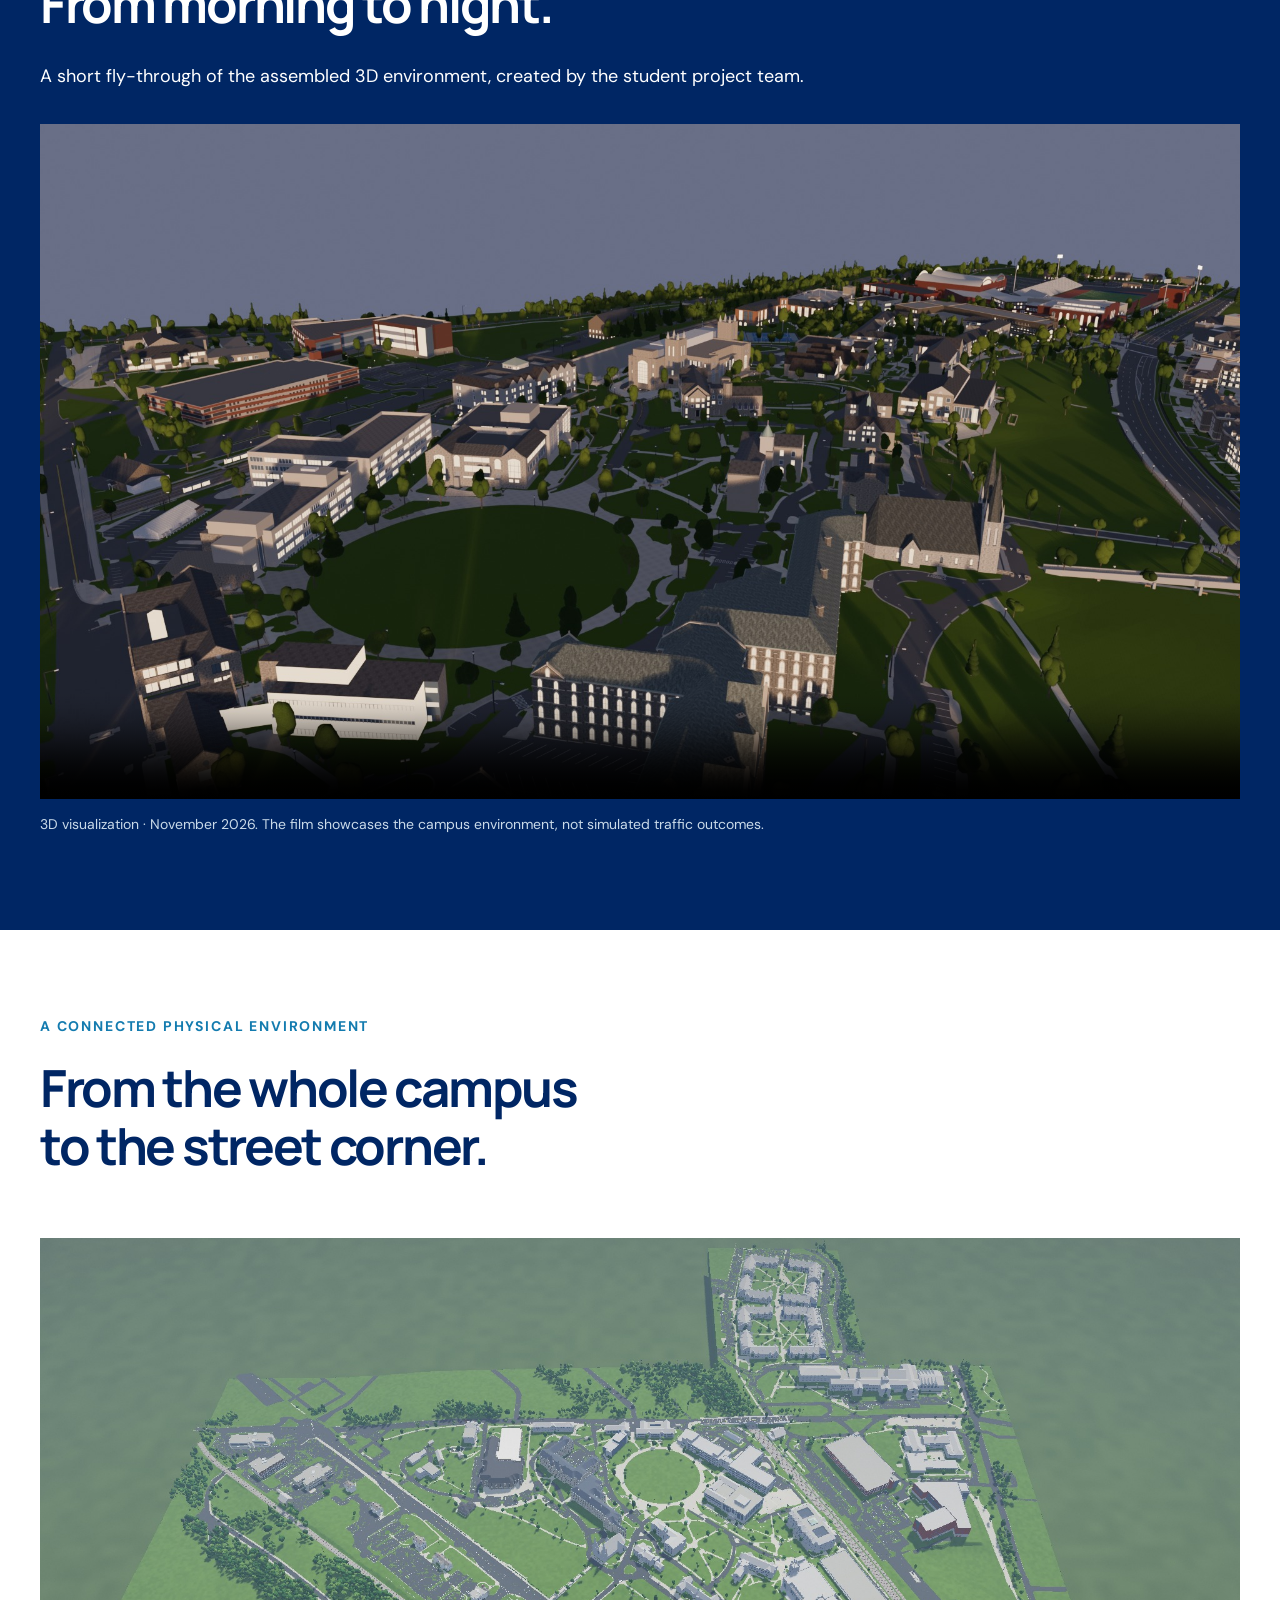
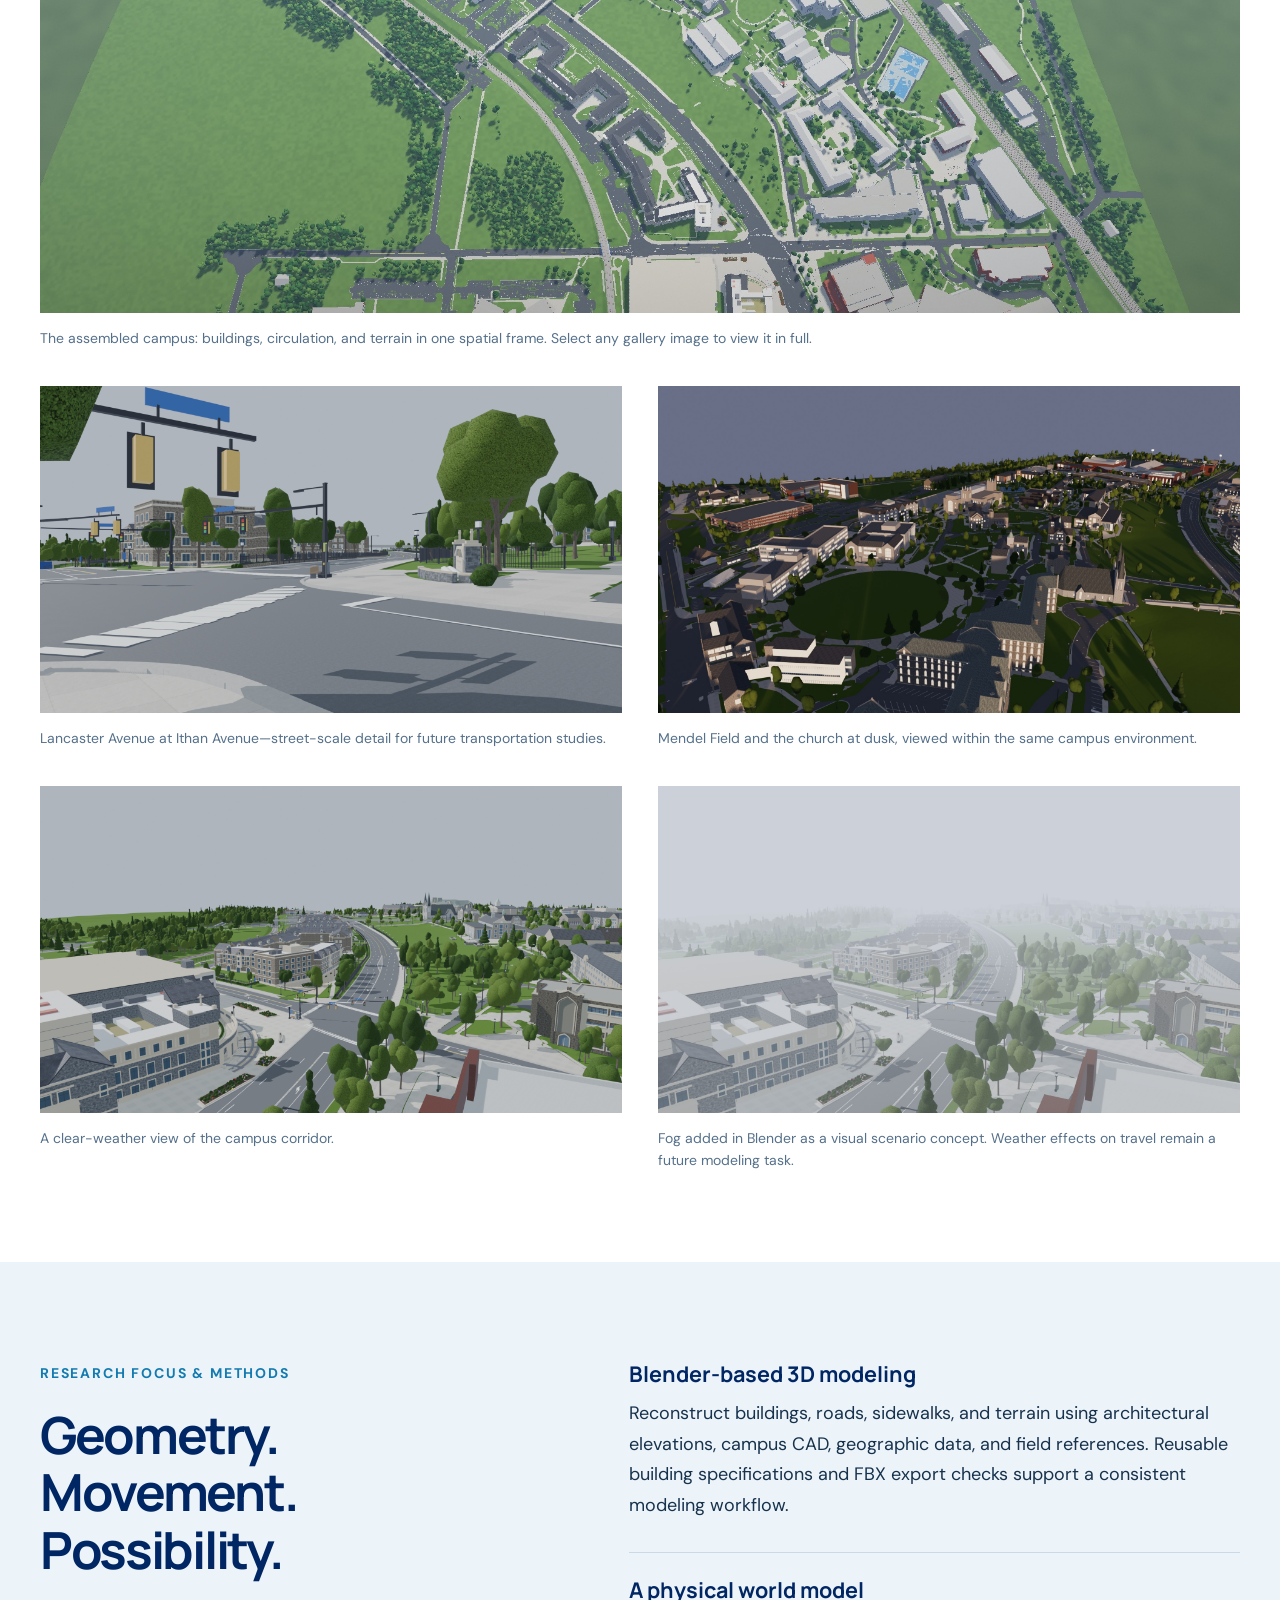
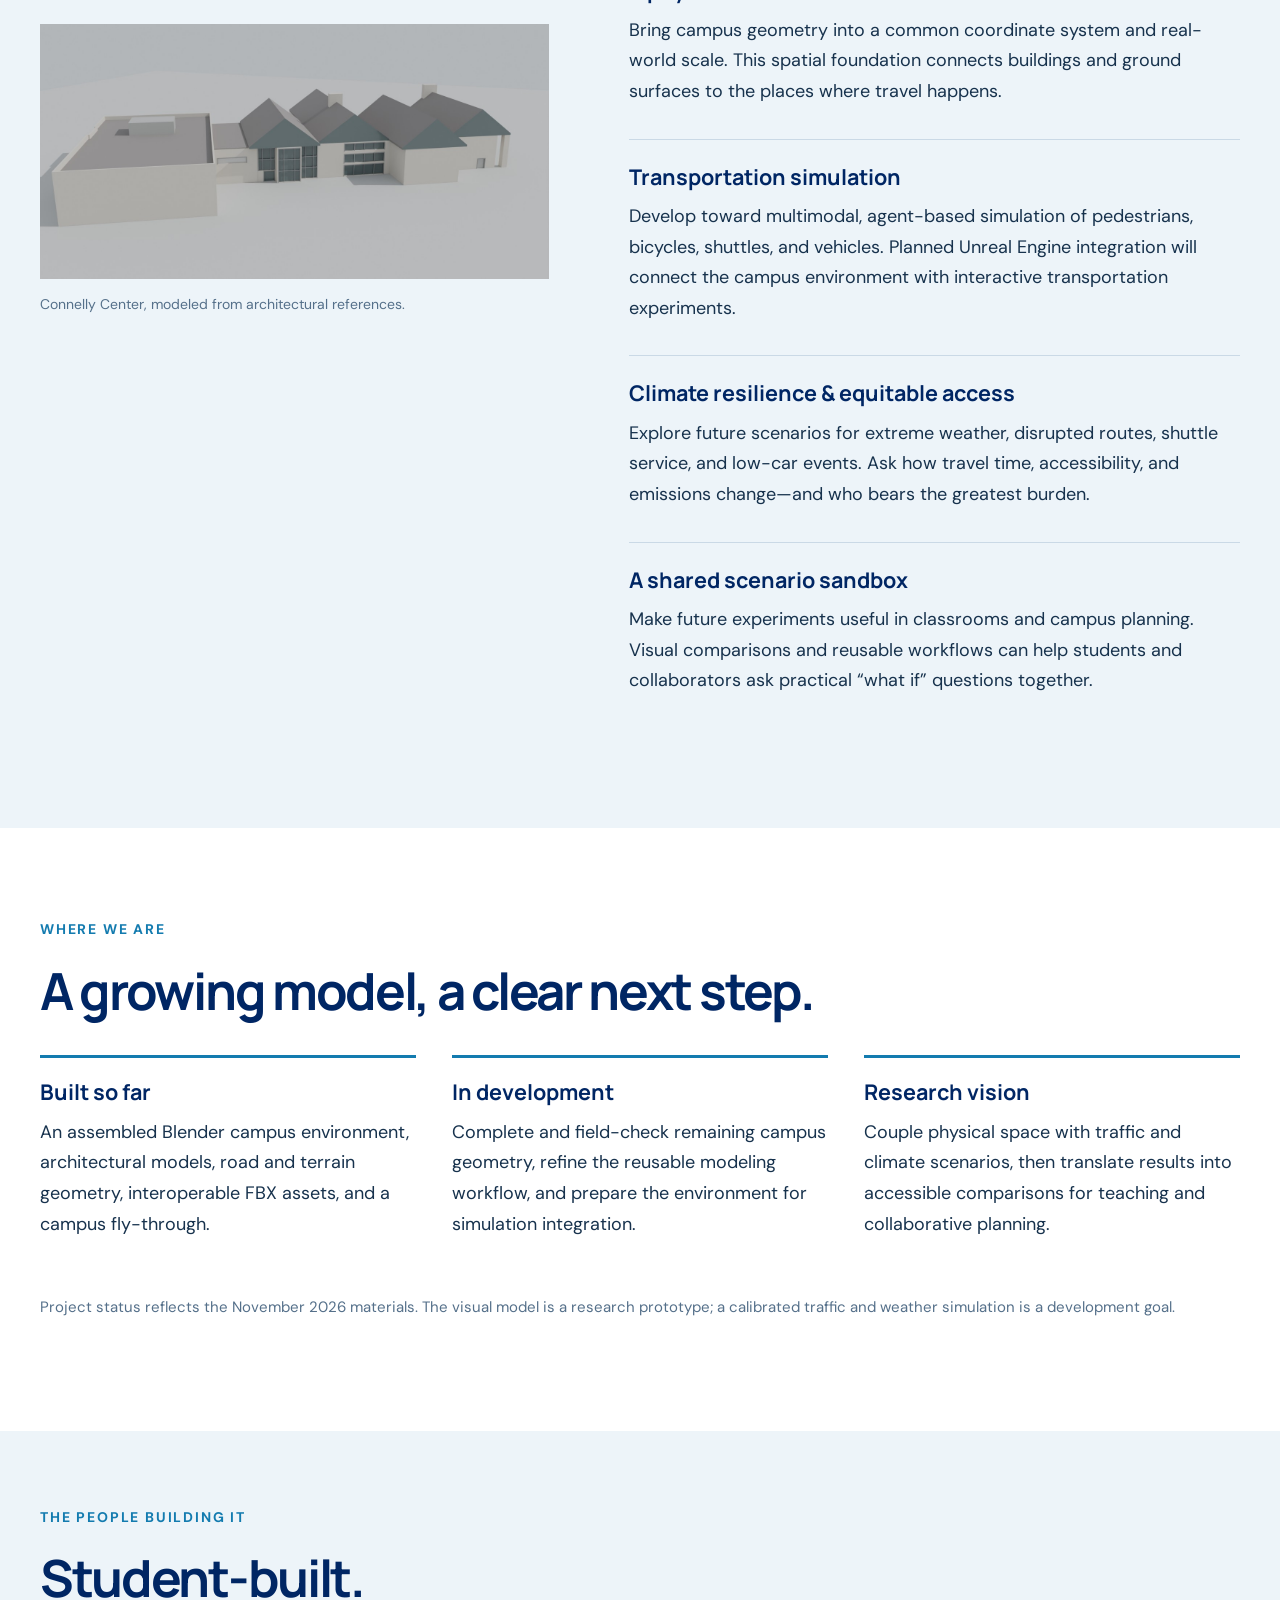
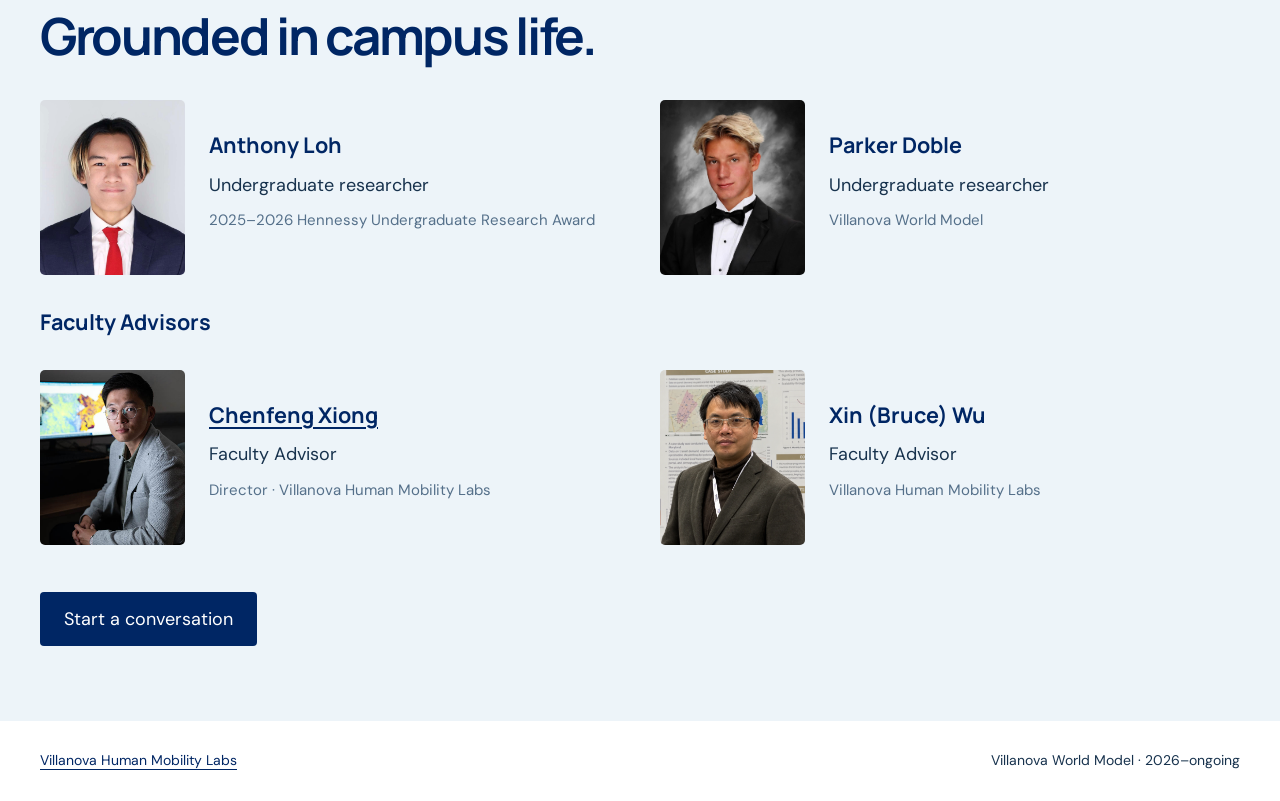
==== commit 2fffd863: "Feature Lancaster and Ithan daytime World Model demo" ====
--- a/world-model/index.html
+++ b/world-model/index.html
@@ -1,8 +1,9 @@
 <!doctype html>
 <html lang="en"><head><meta charset="utf-8"><meta name="viewport" content="width=device-width,initial-scale=1"><title>Villanova World Model | Human Mobility Labs</title><meta name="description" content="A student-built 3D campus and a vision for a living laboratory for transportation, climate resilience, and campus life. Anthony Loh and Parker Doble, 2026–ongoing."><meta name="theme-color" content="#002664"><link rel="icon" href="../favicon.svg"><link rel="canonical" href="https://villanova-transportation.github.io/world-model/"><link rel="stylesheet" href="world-model.css"></head>
-<body><a class="skip" href="#main">Skip to content</a><header><a class="brand" href="../"><img src="../favicon.svg" alt=""><span>VILLANOVA<small>Human Mobility Labs</small></span></a><nav aria-label="Project navigation"><a href="#vision">Vision</a><a href="#gallery">Explore</a><a href="#research">Research</a><a href="#team">Team</a></nav></header>
+<body><a class="skip" href="#main">Skip to content</a><header><a class="brand" href="../"><img src="../favicon.svg" alt=""><span>VILLANOVA<small>Human Mobility Labs</small></span></a><nav aria-label="Project navigation"><a href="#vision">Vision</a><a href="#latest-demo">Latest demo</a><a href="#gallery">Explore</a><a href="#research">Research</a><a href="#team">Team</a></nav></header>
 <main id="main"><section class="hero wrap"><p class="eyebrow">CAMPUS AS A LIVING LABORATORY · 2026–ONGOING</p><h1>Villanova<br><em>World Model.</em></h1><p class="lead">Build the campus. Understand its movement.<br>Explore what could change.</p><figure><img src="assets/oval.png" alt="Blender rendering of the Villanova Oval, surrounding buildings, paths, and trees" fetchpriority="high"><figcaption>The Oval in the assembled campus model · November 2026</figcaption></figure></section>
 <section class="wrap split" id="vision"><div><p class="eyebrow">THE BIG PICTURE</p><h2>A campus we can<br>learn from—and<br>plan with.</h2></div><div class="copy"><p>Getting to class, crossing Lancaster Avenue, finding a shuttle, or leaving a game: small journeys connect campus life. They also raise larger questions about safety, access, emissions, and resilience.</p><p>Villanova World Model starts with a three-dimensional representation of the campus we share. Our vision is to connect that physical environment with models of how people and vehicles move, creating a living laboratory for testing ideas before they reach the street.</p><p>As Villanova’s campus network evolves, the longer-term ambition is a shared climate–mobility platform for teaching, research, and campus conversations—with a path toward multi-campus scenarios involving Main Campus, Cabrini, and Rosemont.</p></div></section>
+<section class="film-band" id="latest-demo"><div class="wrap"><p class="eyebrow">LATEST DEMO · NOVEMBER 2026</p><h2>Lancaster &amp; Ithan.<br>A street-level world in motion.</h2><p>A daytime demonstration of the modeled Lancaster Avenue–Ithan Avenue intersection, bringing campus streets, crossings, and vehicles into the same 3D environment.</p><video controls playsinline preload="none" poster="assets/lancaster-ithan-day.jpg" aria-label="Villanova Lancaster and Ithan daytime world model demo"><source src="assets/lancaster-ithan-day.mp4" type="video/mp4"> <a href="assets/lancaster-ithan-day.mp4">Watch the daytime demo</a>.</video><p class="caption">56-second demo · Full HD 1080p · Research prototype. This demonstration does not establish calibrated traffic performance.</p></div></section>
 <section class="film-band" id="gallery"><div class="wrap"><p class="eyebrow">EXPLORE THE CAMPUS</p><h2>From morning to night.</h2><p>A short fly-through of the assembled 3D environment, created by the student project team.</p><video controls playsinline preload="none" poster="assets/dusk.jpg" aria-label="Campus model fly-through from morning to night"><source src="assets/campus-film.mp4" type="video/mp4">Your browser does not support video. <a href="assets/campus-film.mp4">Download the campus film</a>.</video><p class="caption">3D visualization · November 2026. The film showcases the campus environment, not simulated traffic outcomes.</p></div></section>
 <section class="wrap gallery"><div class="section-heading"><p class="eyebrow">A CONNECTED PHYSICAL ENVIRONMENT</p><h2>From the whole campus<br>to the street corner.</h2></div><figure class="wide"><a href="assets/campus-aerial.jpg"><img loading="lazy" src="assets/campus-aerial.jpg" alt="Aerial rendering showing the assembled campus, buildings, road network, and terrain"></a><figcaption>The assembled campus: buildings, circulation, and terrain in one spatial frame. Select any gallery image to view it in full.</figcaption></figure><figure><a href="assets/street.png"><img loading="lazy" src="assets/street.png" alt="Modeled Lancaster Avenue and Ithan Avenue intersection with crossings, traffic signals, sidewalks, and trees"></a><figcaption>Lancaster Avenue at Ithan Avenue—street-scale detail for future transportation studies.</figcaption></figure><figure><a href="assets/dusk.jpg"><img loading="lazy" src="assets/dusk.jpg" alt="Campus model at dusk with illuminated windows near Mendel Field and the church"></a><figcaption>Mendel Field and the church at dusk, viewed within the same campus environment.</figcaption></figure><figure><a href="assets/corridor.png"><img loading="lazy" src="assets/corridor.png" alt="Clear-weather rendering of the campus transportation corridor"></a><figcaption>A clear-weather view of the campus corridor.</figcaption></figure><figure><a href="assets/fog.jpg"><img loading="lazy" src="assets/fog.jpg" alt="Blender fog visualization of the campus corridor"></a><figcaption>Fog added in Blender as a visual scenario concept. Weather effects on travel remain a future modeling task.</figcaption></figure></section>
 <section class="research-band" id="research"><div class="wrap split"><div><p class="eyebrow">RESEARCH FOCUS &amp; METHODS</p><h2>Geometry.<br>Movement.<br>Possibility.</h2><figure class="building"><img loading="lazy" src="assets/connelly.jpg" alt="Blender model of Connelly Center showing its roof geometry and north facade"><figcaption>Connelly Center, modeled from architectural references.</figcaption></figure></div><ul class="focus"><li><h3>Blender-based 3D modeling</h3><p>Reconstruct buildings, roads, sidewalks, and terrain using architectural elevations, campus CAD, geographic data, and field references. Reusable building specifications and FBX export checks support a consistent modeling workflow.</p></li><li><h3>A physical world model</h3><p>Bring campus geometry into a common coordinate system and real-world scale. This spatial foundation connects buildings and ground surfaces to the places where travel happens.</p></li><li><h3>Transportation simulation</h3><p>Develop toward multimodal, agent-based simulation of pedestrians, bicycles, shuttles, and vehicles. Planned Unreal Engine integration will connect the campus environment with interactive transportation experiments.</p></li><li><h3>Climate resilience &amp; equitable access</h3><p>Explore future scenarios for extreme weather, disrupted routes, shuttle service, and low-car events. Ask how travel time, accessibility, and emissions change—and who bears the greatest burden.</p></li><li><h3>A shared scenario sandbox</h3><p>Make future experiments useful in classrooms and campus planning. Visual comparisons and reusable workflows can help students and collaborators ask practical “what if” questions together.</p></li></ul></div></section>
